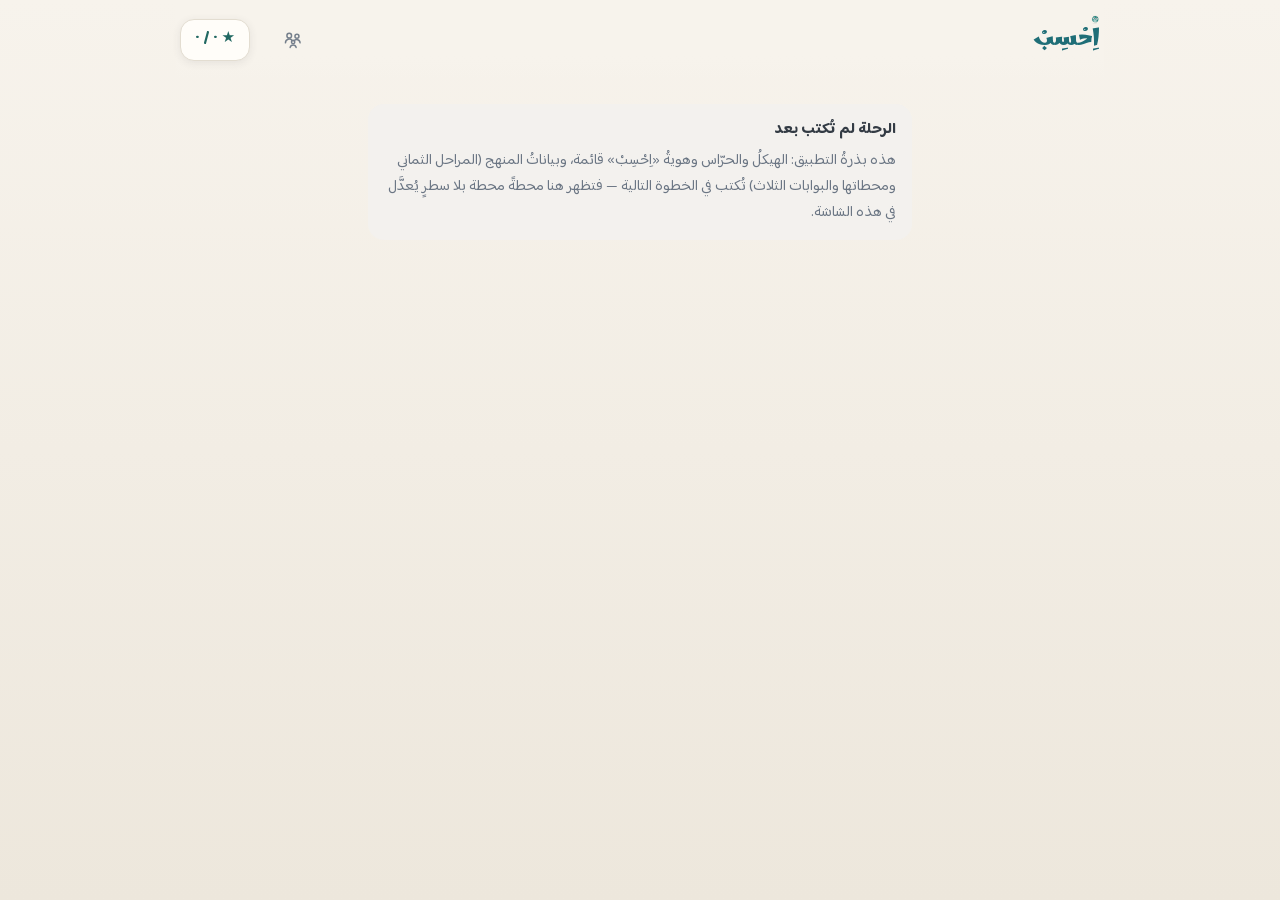
==== app/index.html @ d774695a "الجلسة ٠: بذرة المنصة من read@ea07f350 + SEED.md — مقبولة بمراجعة المدير - سبع وحدات app/js مجرّدة م" ====
<!doctype html>
<html lang="ar" dir="rtl">
<head>
  <meta charset="utf-8">
  <meta name="viewport" content="width=device-width, initial-scale=1, viewport-fit=cover">
  <meta name="description" content="اِحْسِبْ — الحسّ العددي المبكر لطفل ٤–٧: الكمية قبل الرمز، والفهم قبل الحفظ">
  <meta name="theme-color" content="#F7F3EC">
  <meta name="theme-color" media="(prefers-color-scheme: dark)" content="#23282E">
  <meta name="apple-mobile-web-app-capable" content="yes">
  <meta name="apple-mobile-web-app-status-bar-style" content="default">
  <meta name="apple-mobile-web-app-title" content="احسب">
  <title>اِحْسِبْ — الحسّ العددي المبكر</title>
  <link rel="icon" type="image/png" sizes="192x192" href="icons/icon-192.png">
  <link rel="apple-touch-icon" href="icons/apple-touch-icon.png">
  <link rel="manifest" href="manifest.webmanifest">
  <link rel="stylesheet" href="css/app.css">
</head>
<body>
  <div id="app" class="app" aria-live="polite">
    <p class="boot">يُحمَّل التطبيق…</p>
  </div>

  <div id="toast" class="toast" role="status" aria-live="polite" hidden></div>

  <noscript>
    <p class="boot">هذا التطبيق يحتاج تفعيل جافاسكربت في المتصفّح.</p>
  </noscript>

  <script type="module" src="js/main.js"></script>
</body>
</html>
---- app/css/app.css ----
/* «اِحْسِبْ» — تنسيق الواجهة.
   دفتر أطفال دافئ هادئ: ورق كريمي، حبر بُنّي، لون مطفأ واحد لكل مرحلة،
   والبهجة من الحركة اللطيفة والمكافأة لا من صراخ الألوان.
   RTL كاملة، وأهدافُ اللمس **≥ ٦٤ بكسل** (`METHOD.md §١١` — جمهورُنا أصغرُ سنّاً
   من جمهور اقرأ فالحدّ أعلى: ٤ سنوات لا ٦).

   ————— بذرةُ المنصة (منسوخةٌ من «اِقْرَأْ») —————
   **البنيةُ منه واللوحُ لنا**: مفرداتُ التنسيق (topbar · btn · station · node ·
   track · dots · celebrate · vchip · note …) بنيةُ اقرأ نفسُها بمقاييسها ودروسها،
   و**لوحُ الألوان خاصٌّ بهذا التطبيق** (`SESSIONS.md` §٠.٣: «لا نسخ لوح اقرأ
   بألوانه») — هويةٌ مستقلة يعرفها الطفل من الوهلة الأولى أنّها تطبيقٌ آخر.
   وسقطت مفرداتُ مادّة اقرأ (أشكالُ الحرف · لوحُ التتبّع · صفحةُ القصة · وقارُ
   المصحف · بطاقاتُ التسجيل). الجرد بأسبابه في `docs/SEED.md`. */

/* ————— الخطوط — مضمّنة محلياً (PWA، لا شبكة) ————— */
/* ملفا Noto وBaloo متغيّرا الوزن: ملف واحد يغطي 400–700. */

@font-face {
  font-family: 'Noto Naskh Arabic';
  src: url('../fonts/NotoNaskhArabic-arabic.woff2') format('woff2');
  font-weight: 400 700;
  font-display: swap;
  unicode-range: U+0600-06FF, U+0750-077F, U+0870-088E, U+0890-0891, U+0897-08E1,
    U+08E3-08FF, U+200C-200E, U+2010-2011, U+204F, U+2E41, U+FB50-FDFF, U+FE70-FE74,
    U+FE76-FEFC;
}

@font-face {
  font-family: 'Noto Naskh Arabic';
  src: url('../fonts/NotoNaskhArabic-latin.woff2') format('woff2');
  font-weight: 400 700;
  font-display: swap;
  unicode-range: U+0000-00FF, U+2000-206F, U+FEFF, U+FFFD;
}

@font-face {
  font-family: 'Baloo Bhaijaan 2';
  src: url('../fonts/BalooBhaijaan2-arabic.woff2') format('woff2');
  font-weight: 400 700;
  font-display: swap;
  unicode-range: U+0600-06FF, U+0750-077F, U+0870-088E, U+0890-0891, U+0897-08E1,
    U+08E3-08FF, U+200C-200E, U+2010-2011, U+204F, U+2E41, U+FB50-FDFF, U+FE70-FE74,
    U+FE76-FEFC;
}

@font-face {
  font-family: 'Baloo Bhaijaan 2';
  src: url('../fonts/BalooBhaijaan2-latin.woff2') format('woff2');
  font-weight: 400 700;
  font-display: swap;
  unicode-range: U+0000-00FF, U+2000-206F, U+FEFF, U+FFFD;
}

/* خطّ العلامة «اِحْسِبْ» حصراً — لا يُكتب به نصٌّ ولا مادّةُ تعليم.
   مقطع العربية وحدَه: العلامةُ حروفٌ عربية، ولا لاتينيّ فيها. */
@font-face {
  font-family: 'Marhey';
  src: url('../fonts/Marhey-arabic.woff2') format('woff2');
  font-weight: 400 700;
  font-display: swap;
  unicode-range: U+0600-06FF, U+0750-077F, U+0870-088E, U+0890-0891, U+0897-08E1,
    U+08E3-08FF, U+200C-200E, U+2010-2011, U+204F, U+2E41, U+FB50-FDFF, U+FE70-FE74,
    U+FE76-FEFC;
}

/* ————— اللوح اللوني — **خاصٌّ بـ«اِحْسِبْ»** (مصدر الحقيقة الوحيد للألوان) —————

   الورقُ والحبرُ من عائلةٍ واحدة مع اقرأ (دفترُ أطفالٍ دافئ — هويةُ العائلة)،
   و**الألوانُ المميِّزة كلُّها جديدة**: اقرأ أخضرُ مزرقٌّ وبنفسجيّ وطينيّ وأخضرُ
   مصحفيّ وزيتونيّ؛ و«اِحْسِبْ» **أزرقٌ هادئ ← فيروزيّ ← مرجانيّ ← عنبريّ**، وفعلُها
   الرئيس **فيروزيّ** لا ذهبيّ. فيعرف الطفلُ في نظرةٍ أنّه في تطبيقٍ آخر.

   ولونٌ لكل عائلةِ مراحل، لا لونٌ لكل مرحلة: الكمُّ والعدُّ معاً (١–٢)، والرموزُ
   والمقارنةُ معاً (٣–٤)، والجسورُ والعملياتُ معاً (٥–٦–٧)، والأنماطُ (٨). فالتدرّجُ
   اللونيّ يحكي تدرّجَ المنهج نفسَه. */

:root {
  --paper: #F7F3EC;             /* خلفية الصفحات (ورق دافئ مائل إلى البرودة قليلاً) */
  --paper-deep: #EDE7DC;
  --card: #FFFDF9;              /* البطاقات */
  --ink: #333B44;               /* النص الأساسي (رماديّ مزرقّ داكن، لا #000) */
  --ink-soft: #6B7684;          /* نص ثانوي (يبلغ AA ≥ 4.5 على الورق) */

  --accent-quantity: #2F6E8F;   /* الكمّ والعدّ (أزرق هادئ) — المرحلتان ١–٢ */
  --accent-numeral: #2E8C86;    /* الرموز والمقارنة (فيروزيّ) — المرحلتان ٣–٤ */
  --accent-bond: #C96A4E;       /* الجسور والعمليات (مرجانيّ) — المراحل ٥–٦–٧ */
  --accent-pattern: #9A7BB8;    /* الأنماط والقياس (بنفسجيّ ناعم) — المرحلة ٨ */
  --accent-gate: #B98A2E;       /* البوابات والمراجعة (عنبريّ) */

  --star: #2E8C86;              /* النجوم والفعل الرئيس — فيروزيّ لا ذهبيّ */
  --ok: #4E9A6B;                /* صواب — مطفأ */
  --err: #C4605A;               /* خطأ — لا يصرخ */

  /* مشتقات للنص الصغير فوق الخلفيات الفاتحة (الأصول أعلاه للأشكال والأرقام الكبيرة) */
  --star-text: #216862;
  --ok-text: #37714D;
  --err-text: #9E463F;

  --line: #E3DDD1;
  --locked: #C2BCB1;
  --mix: #fff;                  /* قاعدة مزج التفتيح — الليلي يقلبها إلى البطاقة */
  --on-accent: #fff;            /* نص فوق لون المرحلة (المراحل الفاتحة تقلبه حبراً) */

  --radius: 22px;               /* البطاقات 20–24 */
  --radius-btn: 16px;           /* الأزرار 16 — مدوّر صديق لا كبسولات */

  /* **هدفُ اللمس ≥ ٦٤ بكسل** (`METHOD.md §١١`): العقدةُ ٦ ريم ≈ ١١٤ بكسل،
     والزرُّ ٣٫٧٥ ريم ≈ ٦٤ — وهو الحدّ الأدنى لا المعتاد. */
  --node-size: 6rem;
  --tap: 3.75rem;

  --shadow: 0 2px 8px rgba(51, 59, 68, .09);

  /* ألوان العلامة «اِحْسِبْ» — لا تدخل الشاشات: موضعُها العلامةُ وأيقونتُها وحدَهما. */
  --brand-1: #3AA6A0;
  --brand-2: #2E8C86;
  --brand-3: #1F6E77;
  --brand-word: var(--brand-3);  /* حبر الكلمة على الورق — الليليّ يفتحه */

  --font-ui: 'Baloo Bhaijaan 2', 'Noto Naskh Arabic', 'Geeza Pro', system-ui, sans-serif;
  --font-num: 'Noto Naskh Arabic', 'Geeza Pro', 'Traditional Arabic', serif;
  --font-brand: 'Marhey', 'Baloo Bhaijaan 2', 'Geeza Pro', sans-serif;

  --accent: var(--accent-quantity);
}

/* الوضع الليلي: نفس اللوح على ورق داكن دافئ (لا أسود) */
@media (prefers-color-scheme: dark) {
  :root {
    --paper: #23282E;
    --paper-deep: #1E2227;
    --card: #2D333A;
    --ink: #ECEFF3;
    --ink-soft: #AEB8C3;
    --accent-quantity: #71B4D4;
    --accent-numeral: #66C6BF;
    --accent-bond: #E8977B;
    --accent-pattern: #C0A5D8;
    --accent-gate: #E0B85F;
    --star: #66C6BF;
    --ok: #83C39B;
    --err: #E09287;
    --star-text: #66C6BF;
    --ok-text: #A2D6B4;
    --err-text: #EBAFA5;
    --line: #3E454D;
    --locked: #5E6771;
    --mix: var(--card);
    --on-accent: #23282E;
    --shadow: 0 2px 8px rgba(0, 0, 0, .4);
    /* حبر العلامة على الورق الداكن: الفيروزيّ العميق يغرق فيه، فيُفتح إلى أفتحِه */
    --brand-word: var(--brand-1);
  }
}

/* المراحل الفاتحة: نصّها فوق لونها حبرٌ داكن (يبقى داكناً في الليلي عمداً —
   الألوان الليلية كلها فاتحة). اللون لا يحمل المعنى وحده في الحالتين. */
.station--pattern, .node--pattern { --on-accent: #333B44; }

*, *::before, *::after { box-sizing: border-box; }

html {
  -webkit-text-size-adjust: 100%;
  overflow-x: hidden;   /* لا تمرير أفقي أبداً */
}

body {
  margin: 0;
  min-height: 100dvh;
  font-family: var(--font-ui);
  font-size: clamp(16px, 2.4vw, 19px);
  line-height: 1.7;
  color: var(--ink);
  background: linear-gradient(180deg, var(--paper) 0%, var(--paper-deep) 100%) fixed;
  -webkit-tap-highlight-color: transparent;
}

button {
  font: inherit;
  color: inherit;
  cursor: pointer;
  touch-action: manipulation;
  border: 0;
  background: none;
}

:focus-visible { outline: 3px solid var(--accent, var(--accent-quantity)); outline-offset: 3px; }

/* **الأرقامُ مشرقيةٌ في كل موضع** (`METHOD.md §٩`) — ورسمُها بخطّ النسخ أوضحُ
   لعينِ طفلٍ يتعلّمها اليوم. وكلُّ من يعرضها يمرّ من `arNum` في `ui.js`. */
.num { font-family: var(--font-num); font-feature-settings: 'lnum' 0; }

.boot { padding: 3rem 1rem; text-align: center; color: var(--ink-soft); }

.app {
  max-width: 60rem;
  margin: 0 auto;
  padding: 0 1rem 3rem;
}

/* ————— الشريط العلوي ————— */

.topbar {
  position: sticky;
  top: 0;
  z-index: 5;
  display: flex;
  align-items: center;
  gap: .75rem;
  padding: 1rem .25rem;
  background: linear-gradient(180deg, var(--paper) 70%, transparent);
}

.topbar h1 { margin: 0; font-size: 1.5rem; letter-spacing: .5px; }
.topbar .spacer { flex: 1; }

.pill {
  display: inline-flex;
  align-items: center;
  gap: .4rem;
  padding: .45rem .9rem;
  border-radius: 14px;
  background: var(--card);
  border: 1px solid var(--line);
  box-shadow: var(--shadow);
  font-size: .95rem;
  white-space: nowrap;
}

.pill--stars { color: var(--star-text); font-weight: 700; }

.btn {
  display: inline-flex;
  align-items: center;
  justify-content: center;
  gap: .5rem;
  min-height: 3rem;
  padding: .5rem 1.25rem;
  border-radius: var(--radius-btn);
  background: var(--card);
  border: 1px solid var(--line);
  box-shadow: var(--shadow);
  transition: transform .15s ease;
}

.btn:active { transform: scale(.96); }

.btn--primary {
  background: var(--star);
  border-color: transparent;
  color: #fff;
  font-weight: 700;
}

.btn--ghost { background: transparent; border-color: transparent; box-shadow: none; color: var(--ink-soft); }
.btn--wide { width: 100%; }

/* **الفعل الرئيس في الشاشة ≥ ٦٤ بكسل** — وهو حدُّ اللمس المعلَن لطفل الرابعة */
.next, .continue { min-height: 4rem; }

/* ————— خريطة الرحلة: درب متعرج بمعالم المراحل ————— */

.continue {
  display: flex;
  align-items: center;
  gap: .75rem;
  width: 100%;
  margin-bottom: 1.25rem;
  padding: .9rem 1.1rem;
  border-radius: var(--radius);
  background: var(--star);
  color: #fff;
  box-shadow: var(--shadow);
  text-align: start;
  transition: transform .15s ease;
}

.continue:active { transform: scale(.98); }
.continue .continue-face { font-family: var(--font-num); font-size: 2rem; line-height: 1.4; }
.continue .continue-text { display: flex; flex-direction: column; }
.continue b { font-size: 1.1rem; }
.continue small { opacity: .85; }

/* بطاقة مراجعة اليوم: بطاقة هادئة بحافة البوابات — لا تنافس «تابع من هنا» */
.continue--review {
  background: var(--card);
  color: var(--ink);
  border-inline-start: 6px solid var(--accent-gate);
}

.continue--review small { color: var(--ink-soft); opacity: 1; }
.continue--done { border-inline-start-color: var(--ok); color: var(--ok-text); }

.station {
  position: relative;
  margin-bottom: 1.5rem;
  padding: 1rem 1rem 1.25rem;
  border-radius: var(--radius);
  background: var(--card);
  box-shadow: var(--shadow);
  border-inline-start: 6px solid var(--accent, var(--accent-quantity));
}

.station--locked { opacity: .62; filter: saturate(.35); }

.station--done {
  background: linear-gradient(180deg, var(--card) 60%, color-mix(in srgb, var(--ok) 8%, var(--card)));
}

/* محطة البوابة: قوسٌ يقف قبل المفصل — أعرضُ حافةً وأظهرُ تدرّجاً */
.station--gate {
  border-inline-start-width: 8px;
  background: linear-gradient(180deg, var(--card) 45%, color-mix(in srgb, var(--accent) 14%, var(--mix)));
}

/* معلم المحطة — زخرفة صامتة بلون المرحلة */
.station-mark {
  position: absolute;
  inset-inline-end: .9rem;
  bottom: .5rem;
  width: 3.75rem;
  opacity: .35;
  pointer-events: none;
}

.station-mark svg { display: block; width: 100%; height: auto; }

.station-head {
  display: flex;
  align-items: center;
  gap: .75rem;
  margin-bottom: 1rem;
}

.station-num {
  display: grid;
  place-items: center;
  width: 2.6rem;
  height: 2.6rem;
  flex: none;
  border-radius: 50%;
  background: color-mix(in srgb, var(--accent) 16%, var(--mix));
  color: var(--ink);
  font-family: var(--font-num);
  font-weight: 700;
}

.station-head h2 { margin: 0; font-size: 1.15rem; }

.station-sub {
  margin: 0;
  font-size: .9rem;
  line-height: 1.7;
  color: var(--ink-soft);
}

.station-meta { margin-inline-start: auto; text-align: end; font-size: .9rem; color: var(--ink-soft); }
.station-meta b { color: var(--star-text); font-family: var(--font-num); }

/* الخريطة الكسولة: ما بَعُد عن جبهة الطفل بطاقةُ عنوانٍ وحدها، تُفرد بنقرة.
   العنوان والنجوم والقفل تبقى كما هي — يتغيّر ما تحتها لا ما يقرؤه الطفل. */
.station--folded { padding-bottom: 1rem; }
.station--folded .station-head { margin-bottom: 0; }

.station-head--fold {
  width: 100%;
  min-height: 3.25rem;
  padding: 0;
  text-align: start;
}

/* علامة الفرد: دائرةٌ تُشبه رقم المحطة فتُقرأ زرّاً — لا سهمٌ باهت يضيع على طفل */
.fold-sign {
  display: grid;
  place-items: center;
  flex: none;
  width: 2rem;
  height: 2rem;
  margin-inline-start: .5rem;
  border-radius: 50%;
  background: color-mix(in srgb, var(--accent) 14%, var(--mix));
  color: var(--ink-soft);
  font-size: 1.05rem;
  transition: transform .15s ease;
}

.station-head--fold:active .fold-sign { transform: translateY(2px); }

.track {
  display: flex;
  flex-wrap: wrap;
  gap: .85rem 1.1rem;
  align-items: flex-start;
  margin: 0;
  padding: 0 0 .5rem;
  list-style: none;
}

/* تعرّج الدرب: موجة لطيفة تكسر استواء الصف (المعنى: رحلة لا شبكة) */
.track li { position: relative; padding-top: var(--wave, 0rem); }
.track li:nth-child(4n+2) { --wave: 1.1rem; --tilt: -14deg; }
.track li:nth-child(4n+3) { --wave: 1.65rem; --tilt: -7deg; }
.track li:nth-child(4n)   { --wave: .55rem; --tilt: 13deg; }
.track li:nth-child(4n+5) { --tilt: 7deg; }

/* خيط الرحلة: يُرسم في الفراغ الذي يسبق العقدة (جهة اليمين في RTL) ويميل مع الموجة */
.track li + li::before {
  content: '';
  position: absolute;
  top: calc(var(--wave, 0rem) + var(--node-size) / 2);
  inset-inline-end: 96%;
  width: 1.5rem;
  border-top: 3px dotted var(--line);
  transform: rotate(var(--tilt, 0deg));
}

.node {
  position: relative;
  display: flex;
  flex-direction: column;
  align-items: center;
  gap: .3rem;
  width: var(--node-size);
  padding: 0;
}

/* معلم «إعادة» على العقدة المنجَزة: سهمٌ دائريّ على حافة وجهها — يدلّ أن المنجَز
   يبقى مفتوحاً للّعب، ولا يزاحم ما في وسط الدائرة. */
.node-replay {
  position: absolute;
  top: -.15rem;
  inset-inline-start: -.15rem;
  width: 1.25rem;
  height: 1.25rem;
  display: grid;
  place-items: center;
  border-radius: 50%;
  background: var(--paper);
  color: color-mix(in srgb, var(--accent) 72%, var(--ink));
  box-shadow: var(--shadow);
  pointer-events: none;
}

.node-replay svg { width: .85rem; height: .85rem; display: block; }

.node-face {
  display: grid;
  place-items: center;
  width: var(--node-size);
  height: var(--node-size);
  border-radius: 50%;
  background: color-mix(in srgb, var(--accent) 12%, var(--mix));
  border: 3px solid color-mix(in srgb, var(--accent) 45%, var(--mix));
  color: color-mix(in srgb, var(--accent) 78%, var(--ink));
  font-family: var(--font-num);
  font-size: 2.4rem;
  line-height: 1;
  transition: transform .15s ease, box-shadow .2s ease;
}

.node:active .node-face { transform: scale(.93); }

.node--done .node-face {
  background: var(--accent);
  border-color: var(--accent);
  color: var(--on-accent);
}

.node--next .node-face {
  box-shadow: 0 0 0 4px color-mix(in srgb, var(--accent) 28%, transparent);
  animation: pulse 1.8s ease-in-out infinite;
}

.node--locked .node-face {
  background: color-mix(in srgb, var(--locked) 30%, var(--mix));
  border-color: var(--locked);
  color: var(--locked);
}

.node--locked .node-lock { font-size: .95rem; }

.node-stars {
  display: flex;
  gap: .1rem;
  font-size: .85rem;
  line-height: 1;
  color: var(--locked);
}

.node-stars .on { color: var(--star); }

.shake { animation: shake .4s ease; }
.pop { animation: pop .22s ease-out; }

@keyframes pulse {
  50% { box-shadow: 0 0 0 10px color-mix(in srgb, var(--accent) 0%, transparent); }
}

@keyframes shake {
  25% { transform: translateX(-6px); }
  50% { transform: translateX(6px); }
  75% { transform: translateX(-3px); }
}

/* وثبة الصواب: تُعلن الإصابة بالحركة حيث لا صوت */
@keyframes pop {
  40% { transform: scale(1.12); }
  100% { transform: scale(1); }
}

@keyframes rise {
  from { transform: translateY(14px); opacity: 0; }
}

/* خيط الدرب بين المحطات: انعطافة صغيرة يمنة ويسرة */
.trail {
  display: flex;
  justify-content: center;
  height: 2.25rem;
  margin: -.5rem 0;
  opacity: .8;
  pointer-events: none;
}

.trail svg { height: 100%; }
.trail--flip svg { transform: scaleX(-1); }

/* ————— الشخصية المرشدة ————— */

.mascot { display: block; pointer-events: none; }
.mascot svg { display: block; width: 100%; height: auto; }

.mascot--hello { width: 4rem; margin: 0 auto .25rem; }
.mascot--cheer { width: 5.5rem; margin: 0 auto .5rem; animation: pop .5s ease; }

/* ————— علامة التطبيق «اِحْسِبْ» —————
   كلمةٌ مشكولةٌ بخطّ العلامة، والمرشدُ إلى جانبها. وكلُّ مقاسٍ هنا بالـem: يكبر
   التركيب كلُّه بكِبَر `font-size` موضعه بلا رقمٍ مكرَّر. */

.brand { position: relative; display: inline-block; }

/* التنسيق على الكلمة لا على الصندوق: تصريحُ الابن يغلب الموروثَ عن الأب مهما علت
   أسبقيّتُه — فلا يتسرّب إليها `letter-spacing` من ترويسة. والتباعدُ في العربية ليس
   زينةً: يفصل الحرفَ عن جاره فينكسر الوصل. */
.brand-word {
  display: block;
  font-family: var(--font-brand);
  font-weight: 700;
  color: var(--brand-word);
  line-height: 1.5;             /* الحركات تحتاج هواء */
  letter-spacing: normal;
}

.brand-owl {
  position: absolute;
  top: -.34em;
  right: -.04em;
  width: .44em;
  transform: rotate(7deg);
  pointer-events: none;
}

.brand-owl svg { display: block; width: 100%; height: auto; }

/* ————— شاشة داخلية ————— */

.screen { text-align: center; }

.screen-card {
  padding: 1.5rem 1.25rem 2rem;
  border-radius: var(--radius);
  background: var(--card);
  box-shadow: var(--shadow);
  border-top: 6px solid var(--accent, var(--accent-quantity));
}

.station-body { min-height: 12rem; }

.giant {
  display: grid;
  place-items: center;
  width: min(15rem, 62vw);
  height: min(15rem, 62vw);
  margin: 1rem auto;
  border-radius: 24px;
  background: color-mix(in srgb, var(--accent) 10%, var(--mix));
  border: 4px solid color-mix(in srgb, var(--accent) 35%, var(--mix));
  color: color-mix(in srgb, var(--accent) 78%, var(--ink));
  font-family: var(--font-num);
  font-size: min(9rem, 38vw);   /* الرقم المفرد كبيرٌ في صندوقه */
  line-height: 1;
  transition: transform .15s ease;
}

.giant:active { transform: scale(.96); }

.hint { color: var(--ink-soft); margin: .25rem 0 1.25rem; }

.note {
  margin: 1.5rem auto 0;
  padding: .85rem 1rem;
  max-width: 34rem;
  border-radius: var(--radius-btn);
  background: color-mix(in srgb, var(--ink) 6%, var(--card));
  color: var(--ink-soft);
  font-size: .95rem;
}

.note--empty { text-align: start; }
.note--empty b { color: var(--ink); }
.note--empty .hint { margin: .35rem 0 0; }

.note--bad {
  margin-top: .75rem;
  border: 2px solid var(--err);
  color: var(--err-text);
  text-align: start;
}

.rule {
  max-width: 32rem;
  margin: .75rem auto 1.25rem;
  font-size: 1.1rem;
  line-height: 1.9;
}

/* ————— نقاط تقدّم الجلسة ————— */

.dots {
  display: flex;
  flex-wrap: wrap;
  justify-content: center;
  gap: .4rem;
  margin: 0 0 1.25rem;
  padding: 0;
  list-style: none;
}

.dot {
  display: grid;
  place-items: center;
  width: 2.4rem;
  height: 2.4rem;
  border-radius: 50%;
  background: color-mix(in srgb, var(--ink) 5%, var(--card));
  border: 2px solid var(--line);
  font-family: var(--font-num);
  font-size: 1.1rem;
  line-height: 1;
  filter: grayscale(1);
  opacity: .55;
}

.dot--now {
  filter: none;
  opacity: 1;
  border-color: var(--accent);
  background: color-mix(in srgb, var(--accent) 14%, var(--mix));
  transform: scale(1.15);
}

.dot--done {
  filter: none;
  opacity: 1;
  border-color: var(--ok);
  background: color-mix(in srgb, var(--ok) 14%, var(--mix));
}

/* ————— بطاقات الاختيار ————— */

.vchip {
  display: flex;
  flex: 0 0 auto;                  /* لا تضيق البلاطة فينكسر نصّها حرفاً حرفاً */
  flex-direction: column;
  align-items: center;
  gap: .1rem;
  min-width: var(--tap);
  min-height: var(--tap);
  padding: .8rem .75rem;
  white-space: nowrap;
  border-radius: 20px;
  background: var(--card);
  border: 3px solid color-mix(in srgb, var(--accent) 25%, var(--mix));
  box-shadow: var(--shadow);
  color: var(--ink-soft);
  font-size: .85rem;
  transition: transform .15s ease, border-color .2s ease, background .2s ease;
}

.vchip:active { transform: scale(.95); }

.vchip-face {
  font-family: var(--font-num);
  font-size: 3rem;
  line-height: 1.5;
  color: color-mix(in srgb, var(--accent) 78%, var(--ink));
}

.vchip--big { min-width: 6.5rem; }
.vchip--big .vchip-face { font-size: 3.6rem; }
.vchip--tag { min-width: 0; padding: .5rem .85rem; border-color: color-mix(in srgb, var(--chip, var(--accent)) 45%, var(--mix)); }

.vchip.good {
  background: color-mix(in srgb, var(--ok) 14%, var(--mix));
  border-color: var(--ok);
}

.vchip.good .vchip-face { color: var(--ok-text); }
.vchip.bad { background: color-mix(in srgb, var(--err) 12%, var(--mix)); border-color: var(--err); }

.chip {
  min-height: 3rem;
  padding: .4rem 1rem;
  border-radius: 14px;
  background: var(--card);
  border: 1px solid var(--line);
  box-shadow: var(--shadow);
  font-family: var(--font-num);
  font-size: 1.3rem;
}

.chip:active { transform: scale(.95); }

/* ————— الاحتفال والبوابة ————— */

.celebrate { padding: 1rem 0 .5rem; }

.celebrate-face {
  display: grid;
  place-items: center;
  width: 6.5rem;
  height: 6.5rem;
  margin: 0 auto 1rem;
  border-radius: 50%;
  background: var(--accent);
  color: var(--on-accent);
  font-family: var(--font-num);
  font-size: 3.6rem;
  line-height: 1;
  animation: burst .5s ease;
}

.celebrate--again .celebrate-face {
  background: color-mix(in srgb, var(--accent) 18%, var(--mix));
  color: var(--ink);
  animation: none;
}

.big-stars {
  display: flex;
  justify-content: center;
  gap: .4rem;
  font-size: 3rem;
  line-height: 1.2;
  color: var(--locked);
}

.big-stars .on { color: var(--star); animation: burst .5s ease backwards; }
.big-stars .on:nth-child(2) { animation-delay: .18s; }
.big-stars .on:nth-child(3) { animation-delay: .36s; }

@keyframes burst {
  from { transform: scale(.2); opacity: 0; }
  70% { transform: scale(1.15); }
  to { transform: scale(1); opacity: 1; }
}

.gate-head {
  display: flex;
  align-items: center;
  gap: .85rem;
  margin-bottom: .9rem;
  padding-bottom: .8rem;
  border-bottom: 2px dashed color-mix(in srgb, var(--accent) 35%, transparent);
  text-align: start;
}

.gate-head h2 { margin: 0 0 .15rem; font-size: 1.2rem; }
.gate-head .hint { margin: 0; }

.gate-face {
  display: grid;
  place-items: center;
  flex: none;
  width: 3.2rem;
  height: 3.2rem;
  border-radius: 50%;
  background: color-mix(in srgb, var(--accent) 16%, var(--mix));
  font-size: 1.7rem;
  line-height: 1;
}

.gate .giant { width: min(11rem, 46vw); height: min(11rem, 46vw); }

/* ————— لوحة وليّ الأمر ————— */

.audit { text-align: start; }
.audit h3 { margin: 1.5rem 0 .5rem; font-size: 1.05rem; }
.audit-row { display: flex; flex-wrap: wrap; gap: .5rem; }

.parent-tool { justify-content: flex-start; margin-top: .6rem; align-items: center; }

/* القائمة: هدف لمسٍ ككل أزرار اللوحة، ولا تفيض عن الشاشة الضيقة */
.pick {
  max-width: min(22rem, 100%);
  font-family: var(--font-ui);
  font-size: 1rem;
  cursor: pointer;
}

.file-label { display: inline-flex; align-items: center; cursor: pointer; }
.file-pick { width: 0; height: 0; opacity: 0; position: absolute; pointer-events: none; }

.confirm-slot:empty { display: none; }
.confirm { margin-top: .75rem; text-align: start; }
.confirm .hint { margin: .35rem 0 0; }

/* ————— أدوات التجربة والرسالة العابرة ————— */

.dev {
  margin-top: 1.5rem;
  padding: .9rem 1rem;
  border: 2px dashed var(--err);
  border-radius: var(--radius-btn);
  color: var(--ink-soft);
  font-size: .9rem;
}

.dev-title { color: var(--err-text); font-weight: 700; margin-bottom: .5rem; }
.dev-row, .row { display: flex; flex-wrap: wrap; gap: .5rem; justify-content: center; }
.dev .btn { min-height: 2.6rem; padding: .35rem .9rem; font-size: .9rem; }
.foot { margin-top: 1.25rem; }

.toast {
  position: fixed;
  inset-inline: 1rem;
  bottom: 1.25rem;
  max-width: 26rem;
  margin: 0 auto;
  padding: .8rem 1.1rem;
  border-radius: var(--radius-btn);
  background: var(--ink);
  color: var(--paper);
  text-align: center;
  box-shadow: var(--shadow);
  z-index: 20;
  animation: rise .25s ease;
}

/* ————— الرموز والأيقونات («أيقونات لا إيموجي») ————— */

.emoji {
  width: 1em;
  height: 1em;
  display: inline-block;
  vertical-align: -.14em;
}

.ui-icon {
  display: inline-block;
  width: 1.05em;
  height: 1.05em;
  vertical-align: -.16em;
  flex: none;
}

.ui-icon svg { width: 100%; height: 100%; display: block; }

/* في الأزرار: الأيقونة أخفُّ قليلاً من النصّ فلا تسرق منه البصر */
.btn .ui-icon { opacity: .92; }

/* وجهُ العقدة والمحطة حين يكون أيقونةً خطية: يتبع لونَ المحطة لا لون النصّ. */
.node-face > .ui-icon,
.station-num > .ui-icon,
.continue-face > .ui-icon { width: .88em; height: .88em; color: var(--accent, currentColor); }

/* قفلُ العقدة شارةٌ مقيسة بالبكسل — تبقى على مقاسها والأيقونةُ حبرُها
   (ولونُ القفل لون نصّه لا لون المحطة: نذيرٌ لا وجه). */
.node-lock .ui-icon { width: 1em; height: 1em; color: currentColor; vertical-align: 0; }

/* الرسالةُ العابرة: أيقونتُها قبل نصّها بفاصلٍ يسير */
.toast .ui-icon { margin-inline-end: .35rem; }

/* وثبةُ الفرح في سطر الختام: بلون النجمة (وهو لون الاحتفال في اللوح) */
.hint .ui-icon,
.note .ui-icon { color: var(--star); }

/* ————— شريط المعاينة ————— */

.preview-bar {
  display: flex;
  flex-wrap: wrap;
  align-items: center;
  gap: .5rem 1rem;
  padding: .6rem 1rem;
  background: var(--accent-gate);
  color: #fff;
  font-size: .95rem;
  line-height: 1.5;
}

.preview-bar .btn {
  min-height: 2.25rem;
  padding: .25rem .9rem;
  font-size: .9rem;
  color: #fff;
  border-color: color-mix(in srgb, #fff 55%, transparent);
}

/* ————— الشاشات الضيقة ————— */

@media (max-width: 26rem) {
  :root { --node-size: 5.4rem; }
  .station-meta { font-size: .85rem; }
}
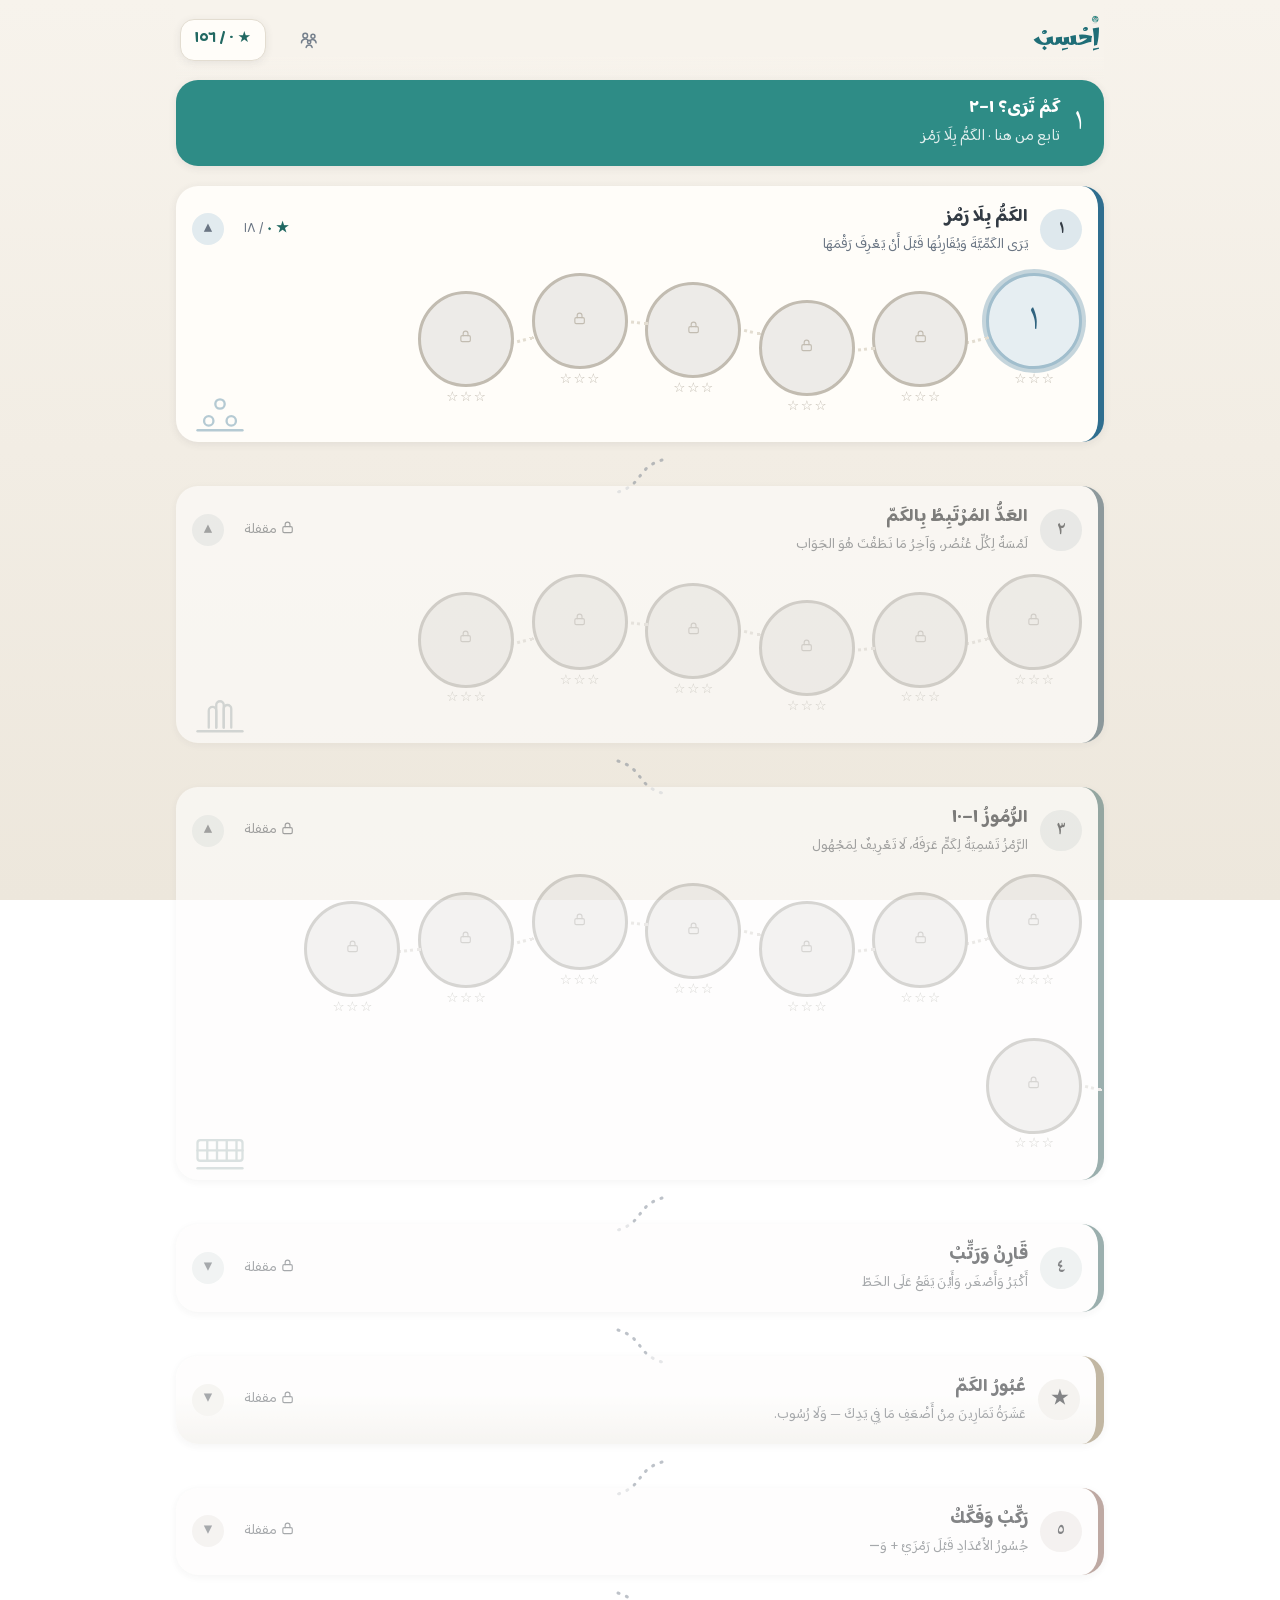
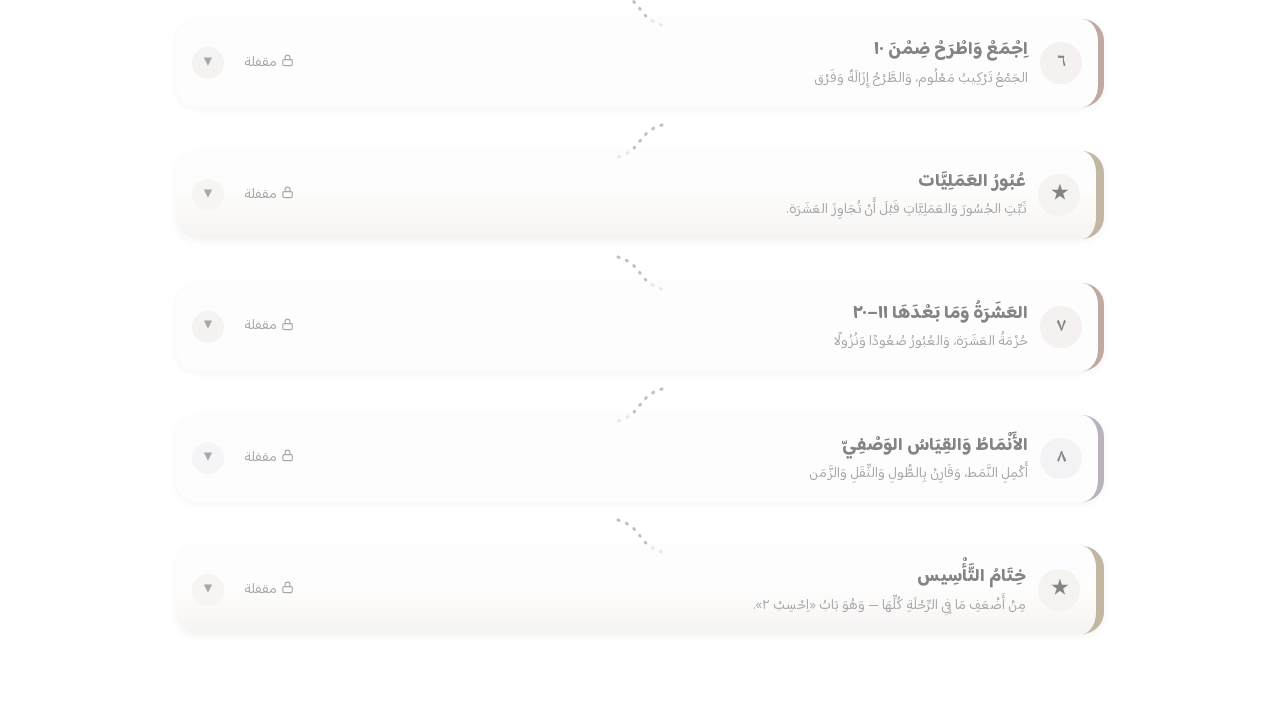
==== commit 5e368b3d: "م٢ + مراجعة المدير: مقابلة إصلاح التكدّس بالقناة، والزوم بأجزائه — مقبولة - نقصان أُتمّا في audio.js" ====
--- a/app/index.html
+++ b/app/index.html
@@ -2,7 +2,11 @@
 <html lang="ar" dir="rtl">
 <head>
   <meta charset="utf-8">
-  <meta name="viewport" content="width=device-width, initial-scale=1, viewport-fit=cover">
+  <!-- قفلُ المقياس (منقولُ اقرأ الميدانيّ `read@9220ab1` — الجلسة م٢): iPadOS يسترجع
+       المثبَّتَ من الخلفية مكبَّراً أحياناً، والنقرُ المزدوج من طفلٍ يكبّر الشاشة —
+       والتطبيقُ كمياتُه وأرقامُه كبيرةٌ بتصميمه فلا حاجةَ لتكبيرٍ فيه. وصفحاتُ التعريف
+       (الجلسة ٩) تبقى قابلةً للتكبير عمداً: تلك صفحاتُ كبارٍ والتكبيرُ فيها حقّ. -->
+  <meta name="viewport" content="width=device-width, initial-scale=1, maximum-scale=1, user-scalable=no, viewport-fit=cover">
   <meta name="description" content="اِحْسِبْ — الحسّ العددي المبكر لطفل ٤–٧: الكمية قبل الرمز، والفهم قبل الحفظ">
   <meta name="theme-color" content="#F7F3EC">
   <meta name="theme-color" media="(prefers-color-scheme: dark)" content="#23282E">
--- a/app/css/app.css
+++ b/app/css/app.css
@@ -159,9 +159,21 @@
 
 *, *::before, *::after { box-sizing: border-box; }
 
+/* **`hidden` يخفي فعلاً** (الجلسة ص — عيبٌ مقيسٌ في متصفّحٍ حقيقيّ):
+   قاعدةُ المتصفّح `[hidden] { display: none }` من **أصل المتصفّح**، وكلُّ قاعدةٍ من
+   أصلِنا تعلو عليها مهما ضعفت نوعيّتُها. فأيُّ عنصرٍ أعطيناه `display` صريحاً يتجاهل
+   `hidden` بصمت: قِيس `.q-cover` وهو `hidden=true` فإذا `display:grid` و**٢٤٢ بكسل
+   مرسومةً فوق كميةٍ ارتفاعُها ٢٣٠** — أي أنّ غطاء الخطف كان **لا يُرفع أبداً**،
+   فتُحجَب الكميةُ عن الطفل في «جرِّب معي» وفي العدّ أمامه بعد الخطأ. ومثلُه
+   `.beads` (`display:flex`) و`.dl` هنا.
+   والسطرُ الواحد يردّ للغة معناها، و`!important` ضرورةٌ لا زينة: بدونها تعود كلُّ
+   قاعدةٍ من أصلِنا تغلبه. ويحرسه فحصٌ في `browser_test.html` يقيس الرفعَ على الشاشة. */
+[hidden] { display: none !important; }
+
 html {
   -webkit-text-size-adjust: 100%;
   overflow-x: hidden;   /* لا تمرير أفقي أبداً */
+  touch-action: manipulation;   /* لا تكبيرَ بالنقر المزدوج — والنقرةُ تستجيب بلا مهلة انتظاره */
 }
 
 body {
@@ -815,6 +827,30 @@
 .confirm { margin-top: .75rem; text-align: start; }
 .confirm .hint { margin: .35rem 0 0; }
 
+/* شريطُ خزن الصوت (الجلسة ص): حالُ التحميل **تُرى وتُدار** — فلا يفاجئ وليَّ الأمر
+   صمتٌ خارج الشبكة لا يعرف سببه. والامتلاءُ يقلب لونَه إلى لون الصواب. */
+.dl { display: flex; flex-direction: column; gap: .5rem; margin: 0 0 1.25rem; }
+.dl .hint { margin: 0; }
+.dl .btn { align-self: flex-start; }
+
+.dl-bar {
+  height: 10px;
+  border-radius: 999px;
+  background: var(--line);
+  overflow: hidden;
+}
+
+.dl-fill {
+  display: block;
+  height: 100%;
+  width: 0;
+  border-radius: 999px;
+  background: var(--accent-quantity);
+  transition: width .3s ease;
+}
+
+.dl-bar--done .dl-fill { background: var(--ok); }
+
 /* ————— أدوات التجربة والرسالة العابرة ————— */
 
 .dev {
@@ -847,6 +883,108 @@
   animation: rise .25s ease;
 }
 
+/* ————— مصيِّر الكميات: الشكلُ الواحد وعناصرُه (`DESIGN.md §٥`) —————
+
+   **وحدةُ رسمٍ واحدة لكل الأنماط** (`--unit`): الشكلُ يعلن مقاسَ صندوقه بوحدات
+   الرسم (`--vw` × `--vh`) وتضربها الوحدةُ في البكسل — فيخرج **العنصرُ بحجمٍ واحد
+   في كل نمط**. وعلّتُه تعليمية: في «أيُّهما أكثر» يقارن الطفلُ عدداً، فلو كبر عنصرُ
+   الأقلّ صارت المقارنةُ بصرَ مساحةٍ لا حسَّ عدد.
+
+   و`max-width: 100%` مع `aspect-ratio` يجعلان الشكلَ يتقلّص على الشاشة الضيقة
+   بنسبته — **فلا فائضَ أفقيّ أبداً** (عهدُ `METHOD.md §١٠.٧`).
+
+   **ونسبةُ العنصر إلى ساحته ١:١٠** (٤٤ وحدةً من ٤٤٠): فشاشةُ تمرينٍ تُفرد الشكلَ
+   على عرض الآيباد (≈٧٠٠بك) يصير عنصرُها ≈٧٠بك — فوق هدف اللمس (٦٤بك) الذي تطلبه
+   محطاتُ «المس وعُدّ». وتُثبته الجلسةُ ٣ حين تصير العناصرُ أزراراً تُلمَس: حارسُ
+   هدف اللمس في `browser_test.html` يجردها يومئذٍ من تلقائه. */
+
+.figure {
+  --unit: 1px;
+  position: relative;
+  width: calc(var(--vw) * var(--unit));
+  max-width: 100%;
+  aspect-ratio: var(--vw) / var(--vh);
+  flex: none;
+}
+
+.figure svg { display: block; width: 100%; height: 100%; }
+
+/* العنصرُ المعدود: بلون المرحلة — ولا يحمل اللونُ معنىً وحدَه (الكمُّ هو المعنى) */
+.fig-dot { fill: var(--accent, var(--accent-quantity)); }
+
+/* **بطاقةُ الكمية**: ورقةٌ هادئة تحدّ الساحة — النردُ يُقرأ بها «نرداً» بنظرة،
+   و**المبعثرُ يُقرأ بها كمّاً واحداً**: كميتان بلا حدٍّ تنزّان إحداهما في الأخرى فلا
+   يُعرَف أين تنتهي هذه وتبدأ تلك، وهو عينُ ما تقوم عليه «أيُّهما أكثر». وحدُّها
+   بظلٍّ داخليّ لا بإطار: الإطارُ يقتطع من الصندوق فتزيح الهندسةُ عن حسابها. */
+.figure--dice,
+.figure--scatter,
+.figure--objects,
+.figure--numeral {
+  background: var(--card);
+  border-radius: calc(26 * var(--unit));
+  box-shadow: inset 0 0 0 calc(3 * var(--unit)) var(--line);
+}
+
+/* خاناتُ الإطار: **الفارغةُ جزءٌ من المعنى** («كم بقي للعشرة؟») فتُرسم كلُّها */
+.fig-cell { fill: none; stroke: var(--line); stroke-width: 3; }
+.fig-frame { fill: none; stroke: var(--ink-soft); stroke-width: 4; }
+
+/* ————— بطاقةُ الرمز وخطُّ الأعداد (الجلسة ٤ — المرحلتان ٣–٤) —————
+
+   **الرقمُ المفرد كبيرٌ في صندوقه** (`DESIGN.md §٣`) وبخطّ النسخ (`--font-num`): رسمُ
+   الأرقام المشرقية فيه أبينُ لعينٍ تتعلّمها اليوم. وصندوقُه صندوقُ بطاقة النرد نفسُه
+   فلا يرجّح الحجمُ أحدَ طرفَي المطابقة. */
+.figure--numeral { display: grid; place-items: center; }
+
+.fig-numeral {
+  font-size: calc(112 * var(--unit));
+  line-height: 1;
+  color: color-mix(in srgb, var(--accent, var(--accent-numeral)) 80%, var(--ink));
+}
+
+/* خطُّ الأعداد: محورٌ هادئ وعلاماتٌ عليه، وأرقامُ المرساة تحته */
+.fig-axis { stroke: var(--ink-soft); stroke-width: 4; stroke-linecap: round; }
+.fig-tick { fill: var(--line); stroke: var(--ink-soft); stroke-width: 2; }
+.fig-label { fill: var(--ink-soft); font-family: var(--font-num); font-size: 30px; }
+
+/* أثرُ العدّ على الخطّ — **لونٌ ومعه حجم** كأثر العدّ على الكمية (اللون لا يحمل
+   معنىً وحدَه): تُضاء العلامةُ بعد العلامة من الصفر إلى الموضع المقصود. */
+.fig-tick.is-counted {
+  fill: var(--ok);
+  stroke: var(--ok);
+  transform-box: fill-box;
+  transform-origin: center;
+  transform: scale(1.45);
+}
+
+/* عنصرُ عالم الطفل: صندوقُه من `faceEl` وموضعُه نسبةٌ من الشكل، وصورتُه تملؤه */
+.fig-mark {
+  position: absolute;
+  inset-inline-start: auto;      /* الموضع هندسيّ لا اتجاهيّ: يسارُ الصندوق دائماً */
+  left: var(--x);
+  top: var(--y);
+  width: var(--d);
+  aspect-ratio: 1;
+}
+
+.fig-mark .emoji { width: 100%; height: 100%; vertical-align: top; }
+
+/* لوحُ المصيِّر (`?dev=1`) — تُلتقط منه اللقطات المرجعية، ولا يراه طفل */
+.gallery { --unit: .62px; padding-bottom: 2rem; }
+.gallery-sheet { margin-top: 1.75rem; }
+.gallery-sheet h2 { font-size: 1.05rem; margin: 0 0 .75rem; color: var(--ink-soft); }
+
+.gallery-row {
+  display: flex;
+  flex-wrap: wrap;
+  gap: 1rem .9rem;
+  align-items: flex-end;
+  justify-content: center;
+}
+
+.gallery-item { max-width: 100%; }
+.gallery-num { display: block; text-align: center; color: var(--ink-soft); font-size: 1.05rem; }
+
 /* ————— الرموز والأيقونات («أيقونات لا إيموجي») ————— */
 
 .emoji {
@@ -907,9 +1045,288 @@
   border-color: color-mix(in srgb, #fff 55%, transparent);
 }
 
+/* ————— حلقةُ المحطة وشاشاتُ التمارين (الجلسة ٣ — `METHOD.md §٤`) —————
+
+   **ولا رقمَ في هذا القسم كلِّه**: خطواتُ الحلقة **أسماؤها** لا أعدادُها، وجولاتُها
+   **خرزاتٌ تمتلئ** لا أرقام — فلا رمزَ عدديّ على شاشة المرحلة ١ (`METHOD.md §٣`)،
+   ولا يقع بصرُ الطفل على رقمٍ قبل أن يتقن كمَّه. ويحرسه فحصٌ في `browser_test.html`. */
+
+.steps {
+  display: flex;
+  flex-wrap: wrap;
+  justify-content: center;
+  gap: .35rem .9rem;
+  margin: 0 0 1rem;
+  padding: 0;
+  list-style: none;
+  color: var(--ink-soft);
+  font-size: .9rem;
+}
+
+.step { display: inline-flex; align-items: center; gap: .35rem; opacity: .5; }
+.step--now { opacity: 1; color: var(--ink); font-weight: 700; }
+.step--done { opacity: .85; color: var(--ok-text); }
+
+.step-dot {
+  display: grid;
+  place-items: center;
+  width: 1.5rem;
+  height: 1.5rem;
+  border-radius: 50%;
+  background: color-mix(in srgb, var(--ink) 7%, var(--card));
+  font-size: .8rem;
+  line-height: 1;
+}
+
+.step--now .step-dot { background: color-mix(in srgb, var(--accent) 20%, var(--mix)); }
+.step--done .step-dot { background: color-mix(in srgb, var(--ok) 18%, var(--mix)); }
+
+/* خرزاتُ الجولات: امتلاءٌ يُرى بلا رقمٍ يُقرأ */
+.beads {
+  display: flex;
+  justify-content: center;
+  gap: .45rem;
+  margin: 0 0 1.1rem;
+  padding: 0;
+  list-style: none;
+}
+
+.bead {
+  width: .75rem;
+  height: .75rem;
+  border-radius: 50%;
+  background: color-mix(in srgb, var(--ink) 12%, var(--card));
+}
+
+.bead--now { background: var(--accent); transform: scale(1.35); }
+.bead--done { background: var(--ok); }
+
+/* ————— ساحةُ الكمية: الشكلُ وغطاءُ الخطف —————
+
+   **وحدةُ الرسم تختلف بالدور لا بالنمط** (`DESIGN.md §٥`): بطلُ الشاشة أكبرُ من
+   بطاقة الاختيار، والملموسُ أكبرُهما — ويبقى **حجمُ العنصر واحداً داخل الدور الواحد**
+   في كل الأنماط، فتقع المقارنةُ على العدد لا على المساحة. */
+
+.q-figure { position: relative; display: inline-block; max-width: 100%; }
+
+.q-stage {
+  position: relative;
+  display: inline-block;
+  max-width: 100%;
+  margin: .25rem 0 1rem;
+}
+
+.q-figure > .figure { --unit: 1.15px; }         /* بطلُ الشاشة */
+.q-choices .figure { --unit: .52px; }           /* بطاقةُ اختيار */
+.q-pair .q-figure > .figure { --unit: .78px; }  /* طرفا المقارنة */
+.q-model > .figure { --unit: .72px; }           /* بطاقةُ النموذج في «أعطني» */
+.q-touch > .figure { --unit: 1.55px; }          /* ما يُلمَس ويُعَدّ بالإصبع */
+
+/* غطاءُ الخطف: ورقةٌ هادئة تحلّ محلّ الكمية — **لا عدّادَ ولا شريطَ يفرغ**
+   (`METHOD.md §٢.٧`): الخطفُ يمنع العدَّ فيُجبِر التقدير، وليس سباقاً مع وقت. */
+.q-cover {
+  position: absolute;
+  inset: 0;
+  display: grid;
+  place-items: center;
+  border-radius: 26px;
+  background: var(--card);
+  box-shadow: inset 0 0 0 3px var(--line);
+  color: color-mix(in srgb, var(--accent) 55%, var(--ink-soft));
+  font-size: 2.6rem;
+}
+
+.q-cover .ui-icon { width: 1em; height: 1em; }
+
+/* بطاقاتُ الاختيار — **كمٌّ لا رمز**: لا رقمَ تحتها ولا فيها */
+.q-choices {
+  display: flex;
+  flex-wrap: wrap;
+  justify-content: center;
+  gap: .75rem;
+  margin-top: .5rem;
+}
+
+.qcard {
+  display: grid;
+  place-items: center;
+  min-width: var(--tap);
+  min-height: var(--tap);
+  padding: .55rem;
+  border-radius: 20px;
+  background: var(--card);
+  border: 3px solid color-mix(in srgb, var(--accent) 25%, var(--mix));
+  box-shadow: var(--shadow);
+  transition: transform .15s ease, border-color .2s ease, background .2s ease;
+}
+
+.qcard:active { transform: scale(.96); }
+.qcard.good { background: color-mix(in srgb, var(--ok) 14%, var(--mix)); border-color: var(--ok); }
+.qcard.bad { background: color-mix(in srgb, var(--err) 12%, var(--mix)); border-color: var(--err); }
+
+/* «أيُّهما أكثر» — بطاقتان متجاورتان بمقاسٍ واحد */
+.q-pair {
+  display: flex;
+  flex-wrap: wrap;
+  justify-content: center;
+  align-items: center;
+  gap: .9rem;
+  margin-bottom: .5rem;
+}
+
+.q-side { padding: .35rem; }
+.q-tools { gap: .5rem; margin-top: .35rem; }
+.q-tools .btn { min-height: 3.5rem; min-width: 6rem; }
+.same-btn { max-width: 22rem; margin: 0 auto; min-height: 3.5rem; }
+
+.q-give { display: flex; flex-wrap: wrap; justify-content: center; align-items: center; gap: 1rem; }
+
+/* ————— شاشاتُ المرحلتين ٣–٤: الرمزُ والخطُّ والترتيب (الجلسة ٤) —————
+
+   **والرقمُ يدخل الشاشةَ هنا لا قبلها**: عهدُ «لا رمزَ عدديّ» عهدُ المرحلتين ١–٢
+   (`METHOD.md §٣`)، وهذه المرحلةُ درسُها الرمزُ نفسُه — فبطاقتُه بطلُ الشاشة. */
+
+.q-reveal { margin: .25rem 0 1rem; display: flex; justify-content: center; gap: .75rem; }
+.q-reveal .figure { --unit: .85px; }
+
+.q-aid { margin: -.5rem 0 1rem; display: flex; justify-content: center; }
+.q-aid .figure { --unit: .62px; }
+
+/* **الكميّتان صفّان متحاذيان** (تعديلُ `METHOD.md §٤` المعتمد): إطاران متطابقان
+   أحدُهما تحت الآخر، وكلاهما يُملأ من اليمين — فتتحاذى الخانةُ بالخانة ويُرى الفارق. */
+.q-check {
+  display: flex;
+  flex-direction: column;
+  align-items: center;
+  gap: .5rem;
+  margin: 1rem 0 .25rem;
+}
+
+.q-rows .figure { --unit: .82px; }
+
+/* بطاقةُ الرمز في موضع الاختيار: صندوقٌ يبلغ هدفَ اللمس ورقمُه بيّن */
+.qcard--numeral .figure { --unit: .42px; }
+.q-choices .qcard--numeral { padding: .35rem; }
+
+/* خطُّ الأعداد: يُفرَد على عرض البطاقة فتبلغ خانتُه هدفَ اللمس على الآيباد */
+.q-linebox { margin: .5rem 0 1rem; display: flex; justify-content: center; }
+.q-rail > .figure { --unit: 1.12px; }
+
+/* خاناتُ اللمس على الخطّ: عمودٌ قائم فوق العلامة — مقاسُه من `slots` في المصيِّر */
+.fig-slots { position: absolute; inset: 0; }
+
+.fig-slot {
+  position: absolute;
+  left: var(--x);
+  top: var(--y);
+  width: var(--w);
+  height: var(--h);
+  padding: 0;
+  display: grid;
+  place-items: end center;
+  border-radius: 14px 14px 0 0;
+  background: color-mix(in srgb, var(--accent) 8%, transparent);
+  border: 3px solid transparent;
+  transition: background .18s ease, border-color .18s ease, transform .18s ease;
+}
+
+.fig-slot:active { transform: scale(.94); }
+.fig-slot.good { border-color: var(--ok); background: color-mix(in srgb, var(--ok) 18%, transparent); }
+.fig-slot.bad { border-color: var(--err); background: color-mix(in srgb, var(--err) 14%, transparent); }
+
+/* دبّوسُ الخانة: مثلّثٌ صغير يشير إلى موضعها على الخطّ — لا رقمَ فيه */
+.fig-pin {
+  width: 0;
+  height: 0;
+  margin-bottom: -2px;
+  border-inline: .5rem solid transparent;
+  border-top: .7rem solid color-mix(in srgb, var(--accent) 65%, var(--ink-soft));
+}
+
+/* صفُّ الترتيب: البطاقاتُ تنتقل إليه واحدةً بعد واحدة **من اليمين** */
+.q-tray {
+  display: flex;
+  flex-direction: row;
+  justify-content: center;
+  flex-wrap: wrap;
+  gap: .5rem;
+  min-height: 4rem;
+  margin: 0 0 1rem;
+  padding: .5rem;
+  list-style: none;
+  border-radius: 18px;
+  background: color-mix(in srgb, var(--ink) 4%, var(--card));
+  box-shadow: inset 0 0 0 3px var(--line);
+}
+
+.q-slot {
+  display: grid;
+  place-items: center;
+  min-width: 3rem;
+  padding: .2rem .6rem;
+  border-radius: 14px;
+  background: color-mix(in srgb, var(--ok) 14%, var(--mix));
+  color: var(--ok-text);
+  font-size: 1.6rem;
+  line-height: 1.4;
+}
+
+.q-rack { display: flex; flex-wrap: wrap; justify-content: center; gap: .75rem; }
+.q-rack .qcard[disabled] { opacity: .45; }
+
+/* ————— طبقةُ اللمس: زرٌّ حقيقيّ فوق كل عنصرٍ مرسوم —————
+
+   موضعُه من `spotStyle` في المصيِّر نفسِه، فلا يُحسَب موضعُ العنصر مرّتين. وهو
+   `<button>` لا مستمعٌ على شكل: بذلك يجرده **حارسُ هدف اللمس** من تلقائه، وتصله
+   لوحةُ المفاتيح كما يصله الإصبع. */
+
+.fig-taps { position: absolute; inset: 0; }
+
+.fig-tap {
+  position: absolute;
+  left: var(--x);
+  top: var(--y);
+  width: var(--d);
+  aspect-ratio: 1;
+  padding: 0;
+  border-radius: 50%;
+  background: transparent;
+  border: 3px solid transparent;
+  transition: border-color .18s ease, transform .18s ease;
+}
+
+.fig-tap:active { transform: scale(.92); }
+.fig-tap.is-counted { border-color: var(--ok); }
+.fig-tap.is-picked { border-color: var(--star); background: color-mix(in srgb, var(--star) 14%, transparent); }
+
+/* أثرُ العدّ على العنصر المرسوم نفسِه — **لونٌ ومعه حجم**: اللون لا يحمل معنىً وحدَه
+   (عمى الألوان، `DESIGN.md §٢`)، فالمعدودُ يكبر قليلاً كما يكبر تحت الإصبع. */
+.fig-dot.is-counted {
+  fill: var(--ok);
+  transform-box: fill-box;
+  transform-origin: center;
+  transform: scale(1.12);
+}
+
+.fig-mark.is-counted {
+  border-radius: 50%;
+  background: color-mix(in srgb, var(--ok) 20%, transparent);
+  box-shadow: 0 0 0 3px var(--ok);
+  transform: scale(1.08);
+}
+
 /* ————— الشاشات الضيقة ————— */
 
 @media (max-width: 26rem) {
   :root { --node-size: 5.4rem; }
   .station-meta { font-size: .85rem; }
-}
+  .q-figure > .figure { --unit: .8px; }
+  .q-choices .figure { --unit: .4px; }
+  .q-pair .q-figure > .figure { --unit: .55px; }
+  .q-model > .figure { --unit: .5px; }
+  .q-touch > .figure { --unit: 1.05px; }
+  .q-rail > .figure { --unit: .5px; }
+  .q-rows .figure { --unit: .5px; }
+  .q-reveal .figure { --unit: .55px; }
+  .qcard--numeral .figure { --unit: .3px; }
+}
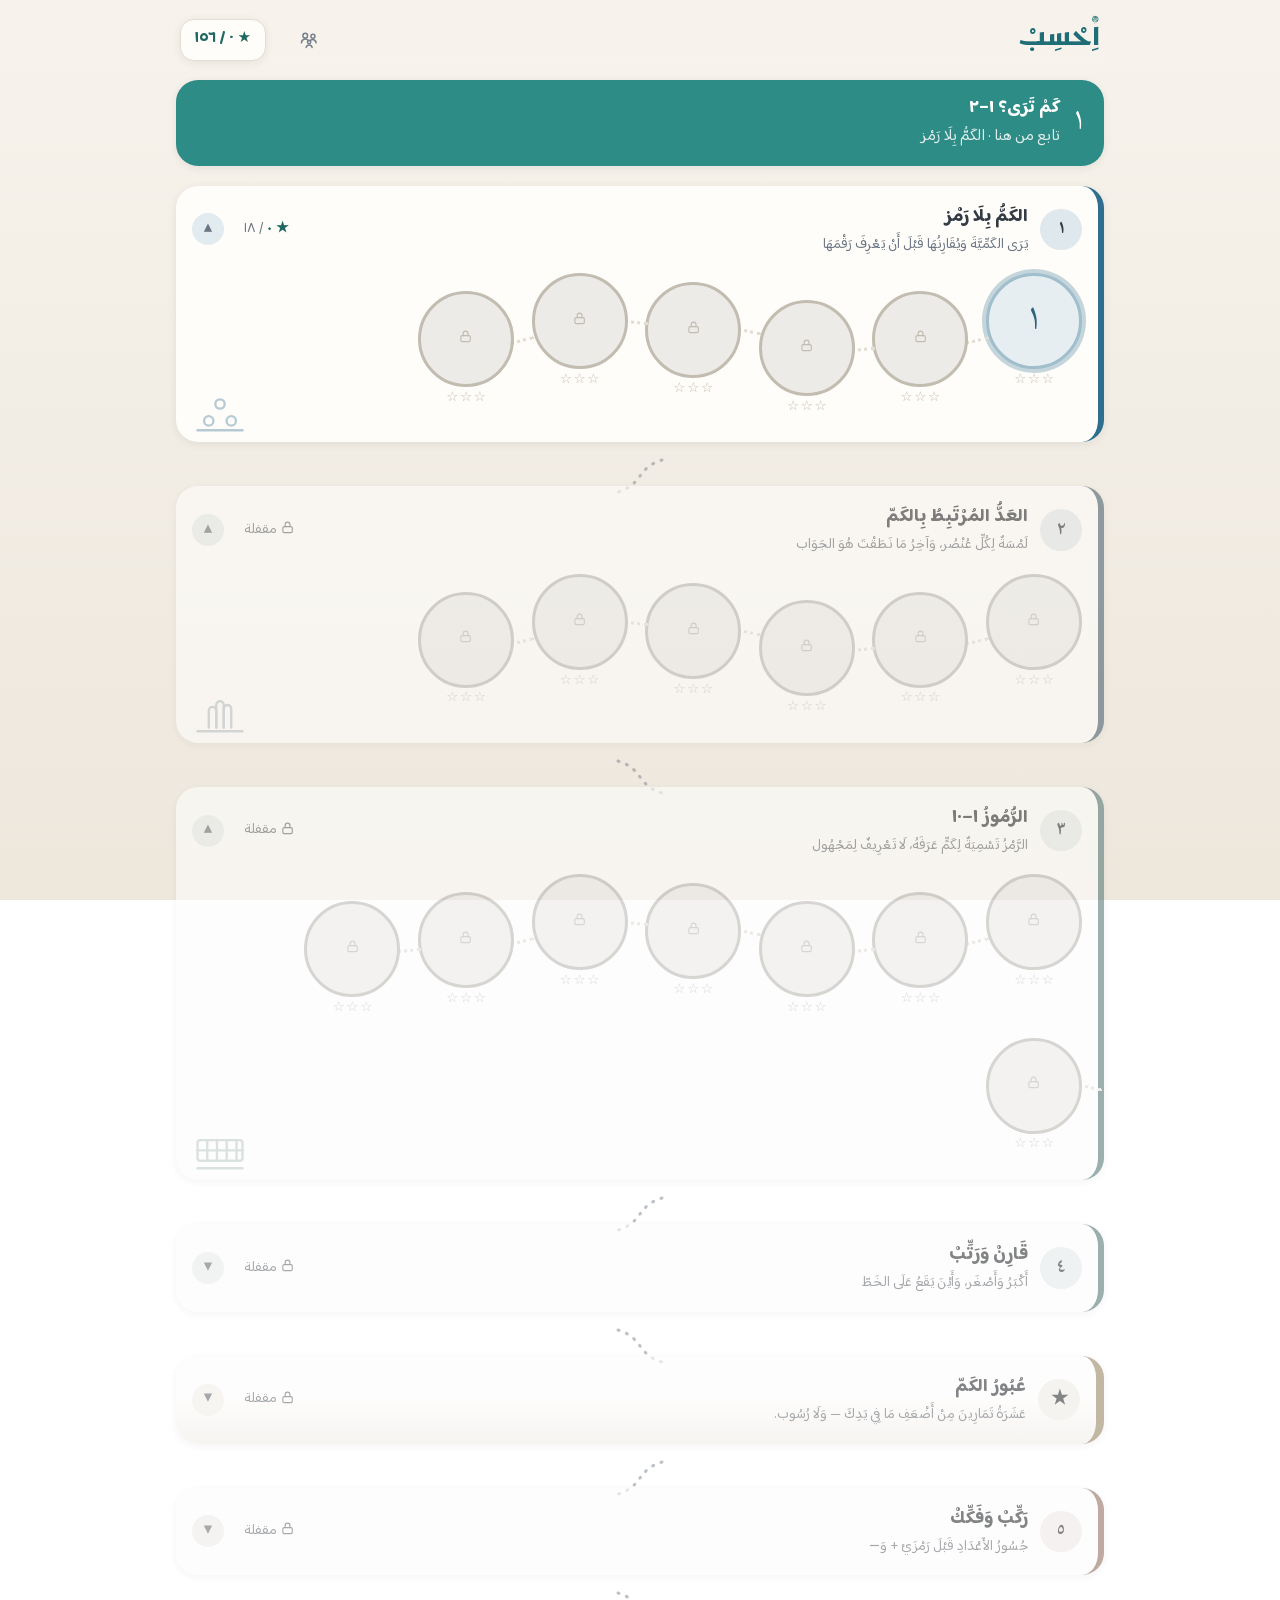
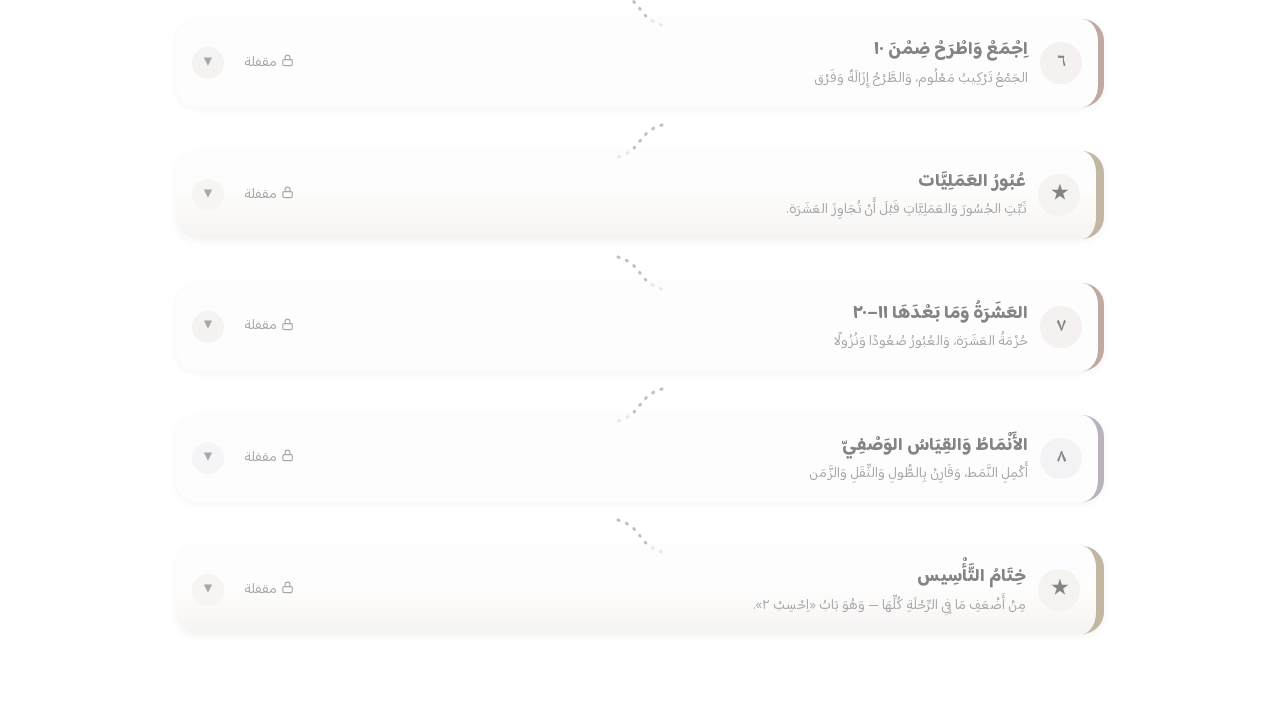
==== commit 808949a3: "الجلسة ٨ب + م٣: المشاهد الحقيقية تدخل بالرتبة بياناً، وقرصةُ الطفل تُردّ (أ) مشاهدُ القياس — الستةُ " ====
--- a/app/index.html
+++ b/app/index.html
@@ -2,11 +2,14 @@
 <html lang="ar" dir="rtl">
 <head>
   <meta charset="utf-8">
-  <!-- قفلُ المقياس (منقولُ اقرأ الميدانيّ `read@9220ab1` — الجلسة م٢): iPadOS يسترجع
-       المثبَّتَ من الخلفية مكبَّراً أحياناً، والنقرُ المزدوج من طفلٍ يكبّر الشاشة —
-       والتطبيقُ كمياتُه وأرقامُه كبيرةٌ بتصميمه فلا حاجةَ لتكبيرٍ فيه. وصفحاتُ التعريف
-       (الجلسة ٩) تبقى قابلةً للتكبير عمداً: تلك صفحاتُ كبارٍ والتكبيرُ فيها حقّ. -->
-  <meta name="viewport" content="width=device-width, initial-scale=1, maximum-scale=1, user-scalable=no, viewport-fit=cover">
+  <!-- **قرصةُ الطفل حرة** (بلاغُ ميدانٍ ناقض من اقرأ — الجلسة م٣، `read@7f18bf0`):
+       نقلت م٢ قفلَ المقياس عن `read@9220ab1`، **ونقضه بلاغُ الميدان من يومه**: الطفل
+       كان يكبّر الصفحة بالقرصة ليرى جيداً («أمرٌ مريح وتلقائي») والقفلُ حرمه إياها —
+       تحويطٌ أوسعُ من عيبه. يبقى من العلاج: العودةُ من الخلفية تُرجِع المقياسَ ١
+       برمجياً (`main.js` — عيبُ استرجاع iPadOS وبقايا تكبيرِ ما قبل الخلفية معاً)،
+       وتكبيرُ النقر المزدوج العارض ساقطٌ باللوح (`touch-action: manipulation`)
+       والقرصةُ المتعمَّدة لا يمسّها. وصفحاتُ التعريف (الجلسة ٩) قابلةٌ للتكبير كذلك. -->
+  <meta name="viewport" content="width=device-width, initial-scale=1, viewport-fit=cover">
   <meta name="description" content="اِحْسِبْ — الحسّ العددي المبكر لطفل ٤–٧: الكمية قبل الرمز، والفهم قبل الحفظ">
   <meta name="theme-color" content="#F7F3EC">
   <meta name="theme-color" media="(prefers-color-scheme: dark)" content="#23282E">
--- a/app/css/app.css
+++ b/app/css/app.css
@@ -52,10 +52,16 @@
 }
 
 /* خطّ العلامة «اِحْسِبْ» حصراً — لا يُكتب به نصٌّ ولا مادّةُ تعليم.
-   مقطع العربية وحدَه: العلامةُ حروفٌ عربية، ولا لاتينيّ فيها. */
+   مقطع العربية وحدَه: العلامةُ حروفٌ عربية، ولا لاتينيّ فيها.
+
+   **Kufam — بحكم المالك على لوحة المرشَّحات** (١٢ أغسطس ٢٠٢٦، الجلسة هـ:
+   `tools/identity_fonts.html` و`docs/REVIEW_IDENTITY.md §٢`). كوفيٌّ هندسيّ عربيُّ
+   الأصل بترخيص OFL، أرقامُه المشرقية العشرة مرسومةٌ فيه غيرُ ملتبسة، ورسمُه أبعدُ ما
+   عُرِض عن دوران Marhey — **وMarhey لعلامة اقرأ وحدَها** (ميثاق `FAMILY.md §٩.٤`)،
+   فأُسقط ملفُّه من الشجرة ومن قشرة `sw`، ويحرس غيابَه `tools/test_identity.mjs`. */
 @font-face {
-  font-family: 'Marhey';
-  src: url('../fonts/Marhey-arabic.woff2') format('woff2');
+  font-family: 'Kufam';
+  src: url('../fonts/Kufam-arabic.woff2') format('woff2');
   font-weight: 400 700;
   font-display: swap;
   unicode-range: U+0600-06FF, U+0750-077F, U+0870-088E, U+0890-0891, U+0897-08E1,
@@ -119,7 +125,7 @@
 
   --font-ui: 'Baloo Bhaijaan 2', 'Noto Naskh Arabic', 'Geeza Pro', system-ui, sans-serif;
   --font-num: 'Noto Naskh Arabic', 'Geeza Pro', 'Traditional Arabic', serif;
-  --font-brand: 'Marhey', 'Baloo Bhaijaan 2', 'Geeza Pro', sans-serif;
+  --font-brand: 'Kufam', 'Baloo Bhaijaan 2', 'Geeza Pro', sans-serif;
 
   --accent: var(--accent-quantity);
 }
@@ -325,12 +331,15 @@
   background: linear-gradient(180deg, var(--card) 45%, color-mix(in srgb, var(--accent) 14%, var(--mix)));
 }
 
-/* معلم المحطة — زخرفة صامتة بلون المرحلة */
+/* معلم المحطة — زخرفة صامتة بلون المرحلة.
+   والرسمُ يتبع `currentColor` (`landmark` في `ui.js`)، فاللونُ يُقال هنا مرّةً:
+   على الخريطة لونُ المرحلة، وفي ميدالية الختام حبرُ القرص (أدناه). */
 .station-mark {
   position: absolute;
   inset-inline-end: .9rem;
   bottom: .5rem;
   width: 3.75rem;
+  color: var(--accent);
   opacity: .35;
   pointer-events: none;
 }
@@ -758,6 +767,16 @@
   animation: none;
 }
 
+/* **ومعلمُ المرحلة في الميدالية** (حكمُ المدير — `REVIEW_IDENTITY.md §٤`): بطلُ
+   عالمنا في لحظة الاحتفال كما تضع اقرأ حرفَها. والمعلمُ هنا **حبرُ القرص** لا
+   زخرفةٌ في زاويةٍ: يستوي في وسطه، بلا موضعٍ مطلقٍ ولا خفوت. */
+.celebrate-face .station-mark {
+  position: static;
+  width: 4.4rem;
+  color: inherit;
+  opacity: 1;
+}
+
 .big-stars {
   display: flex;
   justify-content: center;
@@ -811,6 +830,33 @@
 .audit-row { display: flex; flex-wrap: wrap; gap: .5rem; }
 
 .parent-tool { justify-content: flex-start; margin-top: .6rem; align-items: center; }
+
+/* ————— مفاهيمُ الحساب السبعة: **جملةٌ فعلية لا درجة** (`METHOD.md §٦`) —————
+   سطرٌ لكل مفهوم: اسمُه ثم ما يفعله — والحالُ لونُ حافةٍ لا رقمَ ولا نسبة.
+   والأقسامُ تُصَفّ عمودين على الشاشة الواسعة وعموداً على الضيقة. */
+.concepts {
+  display: grid;
+  grid-template-columns: repeat(auto-fit, minmax(17rem, 1fr));
+  gap: .75rem 1.25rem;
+}
+
+.concept-group h4 { margin: .35rem 0 .35rem; font-size: .95rem; color: var(--ink-soft); }
+.concept-group .hint { margin: 0 0 .5rem; }
+
+.concept {
+  margin-bottom: .4rem;
+  padding: .5rem .7rem;
+  border-radius: 14px;
+  border-inline-start: 5px solid var(--chip, var(--accent));
+  background: color-mix(in srgb, var(--chip, var(--accent)) 8%, var(--mix));
+  line-height: 1.6;
+}
+
+.concept b { display: block; font-size: .95rem; }
+.concept-line { color: var(--ink-soft); }
+.concept--mastered .concept-line { color: var(--ok-text); }
+.concept--struggling .concept-line { color: var(--err-text); }
+.concept-stuck { margin-top: 1rem; }
 
 /* القائمة: هدف لمسٍ ككل أزرار اللوحة، ولا تفيض عن الشاشة الضيقة */
 .pick {
@@ -929,6 +975,25 @@
 .fig-cell { fill: none; stroke: var(--line); stroke-width: 3; }
 .fig-frame { fill: none; stroke: var(--ink-soft); stroke-width: 4; }
 
+/* **الشقّان** (المرحلة ٥): الكمّيةُ الواحدة تُرى جزأين — والفرقُ **لونٌ ومعه حَلْقة**
+   لا لونٌ وحدَه (عمى الألوان، `DESIGN.md §٢`). ومَن يقسم هو مَن يرسم (`render.js`)،
+   فهذه كسوةُ ما قسم لا قِسمةٌ ثانية. */
+.fig-dot[data-part="b"] {
+  fill: var(--accent-numeral);
+  stroke: color-mix(in srgb, var(--ink) 55%, transparent);
+  stroke-width: 3;
+}
+
+.fig-mark[data-part="b"] {
+  border-radius: 50%;
+  box-shadow: 0 0 0 3px var(--accent-numeral);
+}
+
+/* الخانةُ الفارغة تُعَدّ أمام الطفل («كم بقي؟») — فتُضاء كما يُضاء العنصرُ المعدود،
+   وتُعلَّم في «جرِّب معي» فتُرى **مكاناً ينتظر** لا فراغاً. */
+.fig-cell.is-counted { fill: color-mix(in srgb, var(--ok) 26%, transparent); stroke: var(--ok); }
+.fig-cell.is-open { stroke: var(--accent, var(--accent-bond)); stroke-dasharray: 7 5; }
+
 /* ————— بطاقةُ الرمز وخطُّ الأعداد (الجلسة ٤ — المرحلتان ٣–٤) —————
 
    **الرقمُ المفرد كبيرٌ في صندوقه** (`DESIGN.md §٣`) وبخطّ النسخ (`--font-num`): رسمُ
@@ -1203,6 +1268,16 @@
 }
 
 .q-rows .figure { --unit: .82px; }
+
+/* **ونمذجةُ الفرق تُرَصّ كما تُرَصّ «وحدك»** (قيدُ إصلاح مراجعة الجلسة ٦): خطوةُ
+   «شاهِدْ» تقول «الصَّفُّ الأَعْلَى» فيجب أن يكون في الصورة صفٌّ أعلى — صفٌّ تحت صفّ
+   بمحاذاةٍ واحدة، لا كمّيتان جنباً إلى جنب. */
+.q-stage.q-rows {
+  display: flex;
+  flex-direction: column;
+  align-items: center;
+  gap: .5rem;
+}
 
 /* بطاقةُ الرمز في موضع الاختيار: صندوقٌ يبلغ هدفَ اللمس ورقمُه بيّن */
 .qcard--numeral .figure { --unit: .42px; }
@@ -1274,6 +1349,183 @@
 .q-rack { display: flex; flex-wrap: wrap; justify-content: center; gap: .75rem; }
 .q-rack .qcard[disabled] { opacity: .45; }
 
+/* ————— لوحُ الجسر: جزء-جزء-كلّ (الجلسة ٥ — المرحلة ٥) —————
+
+   **الكلُّ فوق وجزآه تحته** — صورةُ الجسر التي يبنيها الطفل بيده. ولا سهمَ بينهما ولا
+   علامة: المرحلةُ كلُّها **بلا رمز عملية** (`METHOD.md §٣`)، والوصلُ خطٌّ يُرى لا رمزٌ
+   يُقرأ. */
+
+.q-bond {
+  display: flex;
+  flex-direction: column;
+  align-items: center;
+  gap: .35rem;
+  margin: .25rem 0 1rem;
+}
+
+.q-bond-whole > .figure { --unit: .78px; }
+.q-bond-frame > .figure { --unit: 1.1px; }
+
+/* الوصلةُ: خطٌّ ينزل من الكلّ إلى جزأيه */
+.q-parts {
+  display: flex;
+  gap: 1.4rem;
+  padding-top: 1.1rem;
+  position: relative;
+}
+
+.q-parts::before {
+  content: '';
+  position: absolute;
+  inset-inline: 25%;
+  top: 0;
+  height: .9rem;
+  border: 4px solid color-mix(in srgb, var(--accent) 45%, var(--mix));
+  border-bottom: 0;
+  border-radius: 10px 10px 0 0;
+}
+
+/* الخانةُ: مكانٌ ينتظر جزأه — **وزرٌّ حقيقيّ** يُرَدّ به ما وُضع */
+.q-slot {
+  display: grid;
+  place-items: center;
+  min-width: 6.2rem;
+  min-height: 6.2rem;
+  padding: .4rem;
+  border-radius: 20px;
+  background: color-mix(in srgb, var(--accent) 6%, var(--mix));
+  border: 4px dashed color-mix(in srgb, var(--accent) 40%, var(--mix));
+  transition: border-color .2s ease, background .2s ease, transform .15s ease;
+}
+
+.q-slot.is-full {
+  border-style: solid;
+  background: var(--card);
+  box-shadow: var(--shadow);
+}
+
+.q-slot:not([disabled]):active { transform: scale(.96); }
+.q-slot.good { border-color: var(--ok); background: color-mix(in srgb, var(--ok) 14%, var(--mix)); }
+.q-slot .figure { --unit: .5px; }
+
+/* **وبطاقاتُ الأجزاء أصغرُ قليلاً**: أربعٌ منها فوقها الكلُّ وخانتاه — فلو أخذت مقاسَ
+   بطاقة الاختيار المعتاد لَنزل بعضُها تحت حافّة الآيباد، والطفلُ لا يسحب ليجد جوابَه. */
+.q-bond ~ .q-choices .figure { --unit: .42px; }
+.q-bond ~ .q-aid .figure--objects,
+.q-bond ~ .q-aid .figure--scatter { --unit: .34px; }
+.q-reveal .figure--objects,
+.q-reveal .figure--scatter { --unit: .48px; }
+
+/* سطرُ الإرشاد الصغير تحت اللوح — تذكيرٌ بأنّ ما وُضع يُرَدّ */
+.note--tip { justify-content: center; font-size: .95rem; opacity: .85; }
+
+/* ————— لوحُ العملية: الجملةُ فوق وكمّيتُها تحتها (الجلسة ٦ — المرحلة ٦) —————
+
+   **الرمزُ والكمّيةُ في عمودٍ واحد** (`METHOD.md §٣`): سطرُ الجملة أعلى، وتحته الكمّيةُ
+   التي يعنيها — فيقع بصرُ الطفل عليهما معاً، والأعلى تسميةٌ للأسفل (كما كان الرمزُ
+   فوق كمّه في المرحلة ٣). ولا علامةَ في اللوح إلا التي أذنت بها جبهةُ المحطة، فمحطةُ
+   «آلة الجمع» بلا سطرِ جملةٍ أصلاً — كمّيتان تلتقيان وكفى. */
+
+.q-solve {
+  display: flex;
+  flex-direction: column;
+  align-items: center;
+  gap: .6rem;
+  margin: .25rem 0 1rem;
+}
+
+.q-sentence {
+  display: flex;
+  flex-wrap: wrap;
+  align-items: center;
+  justify-content: center;
+  gap: .5rem;
+}
+
+/* **ورمزُ الجملة ليس بطاقةَ اختيار**: البطاقةُ صندوقٌ يُلمَس، والجملةُ **خبرٌ يُقرأ** —
+   فلو تشابها لَجرّب الطفلُ لمسَ ما ليس زرّاً. فتُنزَع كسوةُ البطاقة عن رمز الجملة ويبقى
+   الرقمُ وحدَه بمقاسٍ أكبر، وتبقى الحدودُ للجواب. */
+.q-term > .figure { --unit: .52px; }
+.q-term > .figure--numeral { background: none; box-shadow: none; }
+.q-term .fig-numeral { font-size: calc(130 * var(--unit)); }
+
+/* علامةُ العملية: بمقاس الرمز لا أصغر — هي كلمةٌ في الجملة لا زخرفة */
+.q-sign {
+  font-size: 2.6rem;
+  line-height: 1;
+  color: color-mix(in srgb, var(--accent) 78%, var(--ink));
+}
+
+/* خانةُ السؤال: مكانٌ ينتظر جوابَه — وتمتلئ بما أصاب فتتمّ الجملةُ أمامه */
+.q-ask {
+  display: grid;
+  place-items: center;
+  min-width: 4.2rem;
+  min-height: 4.2rem;
+  border-radius: 18px;
+  background: color-mix(in srgb, var(--accent) 6%, var(--mix));
+  border: 4px dashed color-mix(in srgb, var(--accent) 40%, var(--mix));
+  font-size: 2.2rem;
+  color: color-mix(in srgb, var(--accent) 70%, var(--ink-soft));
+}
+
+.q-ask.is-full {
+  border-style: solid;
+  background: color-mix(in srgb, var(--ok) 14%, var(--mix));
+  color: var(--ok-text);
+}
+
+/* كمّيةُ الحقيقة: ما تعنيه الجملةُ مرسوماً — وفي «وحدك» تُكشَف بالنقر */
+.q-fact { display: flex; justify-content: center; }
+.q-fact-body { display: flex; flex-direction: column; align-items: center; gap: .5rem; }
+.q-fact-fig > .figure { --unit: .95px; }
+
+/* **كميتان تلتقيان** (٦·١): المجموعتان أعلى وحصيلتُهما أسفل — **صورةُ الجسر نفسُها**
+   التي بناها في المرحلة ٥ مقلوبةً (جزءٌ وجزءٌ فوق، وكلٌّ تحت)، وبها يصير الجمعُ
+   تركيبَ معلومٍ لا طقساً رمزياً. وتبقى المجموعتان مرئيّتين بعد الالتقاء، فلا يفوت
+   الدرسُ طفلاً نظر بعد لحظة. */
+.q-meet { display: flex; align-items: center; justify-content: center; gap: .8rem; }
+.q-fact-part > .figure { --unit: .42px; }
+/* **ولوحُ الآلة ثلاثةُ أشكالٍ في عمود**، فتُضبط حصيلتُه على أضيق آيباد: بطاقاتُ
+   الجواب تبقى تحت البصر ولا يسحب الطفلُ ليجدها (درسُ الجلسة ٥). */
+.q-solve--add .q-meet + .q-fact-fig > .figure { --unit: .66px; }
+
+/* وصلةُ الالتقاء: خطٌّ يهبط من المجموعتين إلى حصيلتهما (نظيرُ وصلة الجسر) */
+.q-solve--add .q-meet + .q-fact-fig {
+  position: relative;
+  margin-top: 1.1rem;
+}
+
+.q-solve--add .q-meet + .q-fact-fig::before {
+  content: '';
+  position: absolute;
+  inset-inline: 30%;
+  top: -1.1rem;
+  height: .9rem;
+  border: 4px solid color-mix(in srgb, var(--accent) 45%, var(--mix));
+  border-top: 0;
+  border-radius: 0 0 10px 10px;
+}
+
+/* زرُّ العون: بلا حدٍّ ولا احتساب (نظيرُ «أعِدِ العرض» في الخطف) */
+.q-peek { min-height: var(--tap); }
+.q-peek .ui-icon { width: 1.3em; height: 1.3em; }
+
+/* **ما غادر يُشطَب ويبقى مكانُه** (٦·٣): الإزالةُ تُرى، فالباقي يُعَدّ بما بقي مرسوماً */
+.fig-dot.is-gone {
+  fill: none;
+  stroke: var(--ink-soft);
+  stroke-width: 4;
+  stroke-dasharray: 6 5;
+  opacity: .5;
+}
+
+.fig-mark.is-gone { opacity: .3; filter: grayscale(1); }
+
+/* وحين يُعَدّ النازلُ عليه: يُضاء المغادرُ في لحظة اسمه */
+.fig-dot.is-gone.is-counted { stroke: var(--accent); opacity: 1; }
+.fig-mark.is-gone.is-counted { opacity: .62; box-shadow: 0 0 0 3px var(--accent); }
+
 /* ————— طبقةُ اللمس: زرٌّ حقيقيّ فوق كل عنصرٍ مرسوم —————
 
    موضعُه من `spotStyle` في المصيِّر نفسِه، فلا يُحسَب موضعُ العنصر مرّتين. وهو
@@ -1314,6 +1566,122 @@
   box-shadow: 0 0 0 3px var(--ok);
   transform: scale(1.08);
 }
+
+/* **والعدُّ لا يمحو الشقّ** (المرحلة ٥): الكمّيةُ المنشقّة تُعَدّ كلُّها في النمذجة، فلو
+   صبغ العدُّ عناصرَها بلونٍ واحد لَذهب الشقُّ في اللحظة التي يُكشَف فيها جزآها. فيبقى
+   لونُ الشقّ، ويُعلَّم المعدودُ **بحلقةٍ ومعها حجم**. */
+.fig-dot[data-part="a"].is-counted { fill: var(--accent, var(--accent-quantity)); }
+.fig-dot[data-part="b"].is-counted { fill: var(--accent-numeral); }
+.fig-dot[data-part].is-counted { stroke: var(--ok); stroke-width: 5; }
+
+.fig-mark[data-part="b"].is-counted {
+  box-shadow: 0 0 0 3px var(--accent-numeral), 0 0 0 7px var(--ok);
+}
+
+/* ————— شاشاتُ المرحلتين ٧–٨: الحزمةُ والعبورُ والنمطُ والقياس (الجلسة ٧) ————— */
+
+/* **حُزْمةٌ وآحاد**: لوحُ البناء هو لوحُ الجسر نفسُه (`q-bond`) — الرمزُ فوق وخانتاه
+   تحته — فالبناءُ في المرحلة ٧ جسرٌ ثانٍ: عشرةٌ وآحاد. */
+.q-solve--teen .q-fact-fig > .figure { --unit: .78px; }
+.q-solve--bridge .q-fact-fig > .figure { --unit: .72px; }
+.q-solve--bridge .q-fact-part > .figure { --unit: .72px; }
+.q-solve--bridge .q-meet { gap: 1.4rem; align-items: flex-start; }
+
+/* شريطُ النمط ومشهدُ القياس: بطلا شاشتيهما، ويُفردان على عرض البطاقة */
+.q-solve--pattern,
+.q-solve--measure { display: flex; justify-content: center; margin: .5rem 0 1rem; }
+
+/* **وشريطُ النمط أكبرُ من بطاقةِ كمّية**: خاناتُه تُقرأ إيقاعاً بنظرةٍ واحدة، فيُفرَد
+   على عرض البطاقة (و`max-width` يردّه على الشاشات الضيقة بلا فائض). */
+.q-figure > .figure--pattern { --unit: 1.45px; }
+.q-reveal .figure--pattern { --unit: 1.05px; }
+.q-strip > .figure { --unit: 1.45px; }
+.q-scene > .figure { --unit: .78px; }
+
+/* خانةُ الشريط: مربّعٌ هادئٌ يحدّ العنصر، **وخانةُ السؤال بحدٍّ متقطّع** — فيُرى
+   موضعُ الجواب مكاناً ينتظر لا فراغاً يُتخيَّل (نظيرُ خانة الإطار الفارغة). */
+.fig-box {
+  position: absolute;
+  left: var(--x);
+  top: var(--y);
+  width: var(--w);
+  height: var(--h);
+  display: grid;
+  place-items: center;
+  border-radius: 16px;
+  background: color-mix(in srgb, var(--accent, var(--accent-pattern)) 7%, transparent);
+  transition: background .18s ease, box-shadow .18s ease;
+}
+
+.fig-box--ask {
+  background: none;
+  box-shadow: inset 0 0 0 3px var(--accent, var(--accent-pattern));
+}
+
+.fig-ask {
+  font-family: var(--font-num);
+  font-size: calc(46 * var(--unit, 1px));
+  color: var(--accent, var(--accent-pattern));
+}
+
+.fig-box img.emoji { width: 74%; height: 74%; }
+
+/* **يُضاء الشريطُ دورةً دورة** فيُدرَك الإيقاعُ بالعين — لا عدَّ ولا كلام */
+.fig-box.is-counted { background: color-mix(in srgb, var(--ok) 22%, transparent); }
+.fig-box.is-open { box-shadow: inset 0 0 0 3px var(--accent, var(--accent-pattern)); }
+.fig-box.is-full { box-shadow: inset 0 0 0 3px var(--ok); background: none; }
+
+/* أهدافُ اللمس في مشهد القياس: زرٌّ فوق كل شيءٍ بمقاسه من المصيِّر (نظيرُ `fig-tap`) */
+.q-pickspot {
+  position: absolute;
+  left: var(--x);
+  top: var(--y);
+  width: var(--d);
+  aspect-ratio: 1;
+  padding: 0;
+  border: 3px solid transparent;
+  border-radius: 50%;
+  background: none;
+  transition: border-color .18s ease, transform .15s ease;
+}
+
+.q-pickspot:active { transform: scale(.94); }
+.q-pickspot.good { border-color: var(--ok); }
+.q-pickspot.bad { border-color: var(--err); }
+
+/* وأثرُ «يُرى الدرس» على أشياء المشهد: حلقةٌ وحجم، كأثر العدّ على عناصر الكمّية */
+.fig-mark[data-item].is-counted {
+  box-shadow: 0 0 0 4px var(--ok);
+  border-radius: 50%;
+  transform: scale(1.06);
+}
+
+/* محطةُ التعارف (٨·٥): صفٌّ لكل رقمٍ — مشرقيُّنا ورسمُه الآخر، **بلا قياس** */
+.intro-grid {
+  display: grid;
+  grid-template-columns: repeat(auto-fit, minmax(9rem, 1fr));
+  gap: .6rem;
+  margin: 1rem 0;
+}
+
+.intro-row {
+  display: flex;
+  align-items: center;
+  justify-content: center;
+  gap: .5rem;
+  min-height: var(--tap);
+  padding: .4rem .6rem;
+  border-radius: 18px;
+  background: var(--card);
+  border: 3px solid color-mix(in srgb, var(--accent) 22%, var(--mix));
+  box-shadow: var(--shadow);
+}
+
+.intro-row.is-lit { border-color: var(--ok); }
+.intro-row:active { transform: scale(.97); }
+.intro-east .figure { --unit: .3px; }
+.intro-vs { color: var(--ink-soft); font-size: 1.2rem; }
+.intro-west { font-size: 2rem; color: var(--accent); }
 
 /* ————— الشاشات الضيقة ————— */
 
@@ -1329,4 +1697,19 @@
   .q-rows .figure { --unit: .5px; }
   .q-reveal .figure { --unit: .55px; }
   .qcard--numeral .figure { --unit: .3px; }
-}
+  .q-bond-whole > .figure { --unit: .5px; }
+  .q-bond-frame > .figure { --unit: .78px; }
+  .q-slot .figure { --unit: .36px; }
+  .q-parts { gap: .9rem; }
+  .q-term > .figure { --unit: .34px; }
+  .q-fact-fig > .figure { --unit: .62px; }
+  .q-fact-part > .figure { --unit: .38px; }
+  .q-sign { font-size: 1.9rem; }
+  .q-strip > .figure { --unit: .52px; }
+  .q-scene > .figure { --unit: .46px; }
+  .q-solve--teen .q-fact-fig > .figure { --unit: .5px; }
+  .q-solve--bridge .q-fact-fig > .figure { --unit: .44px; }
+  .q-solve--bridge .q-fact-part > .figure { --unit: .44px; }
+  .intro-east .figure { --unit: .22px; }
+  .intro-west { font-size: 1.5rem; }
+}
